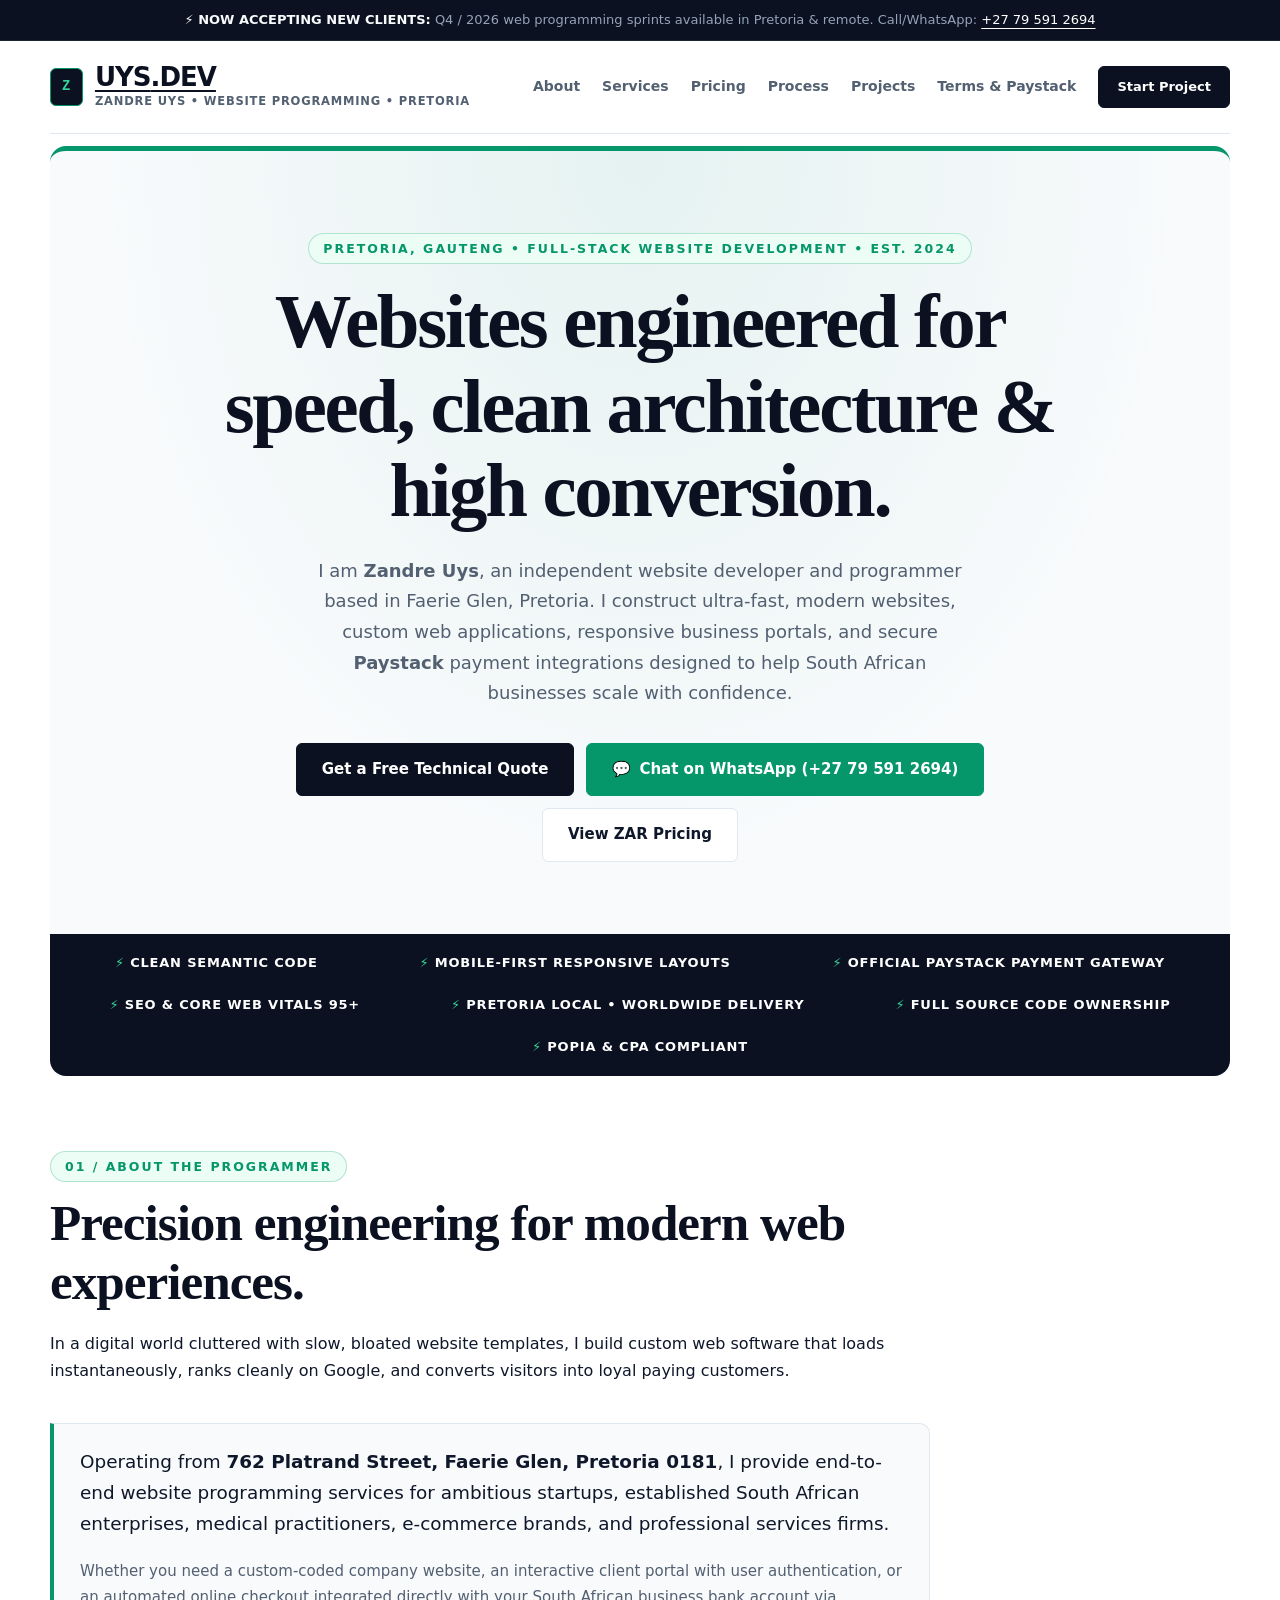
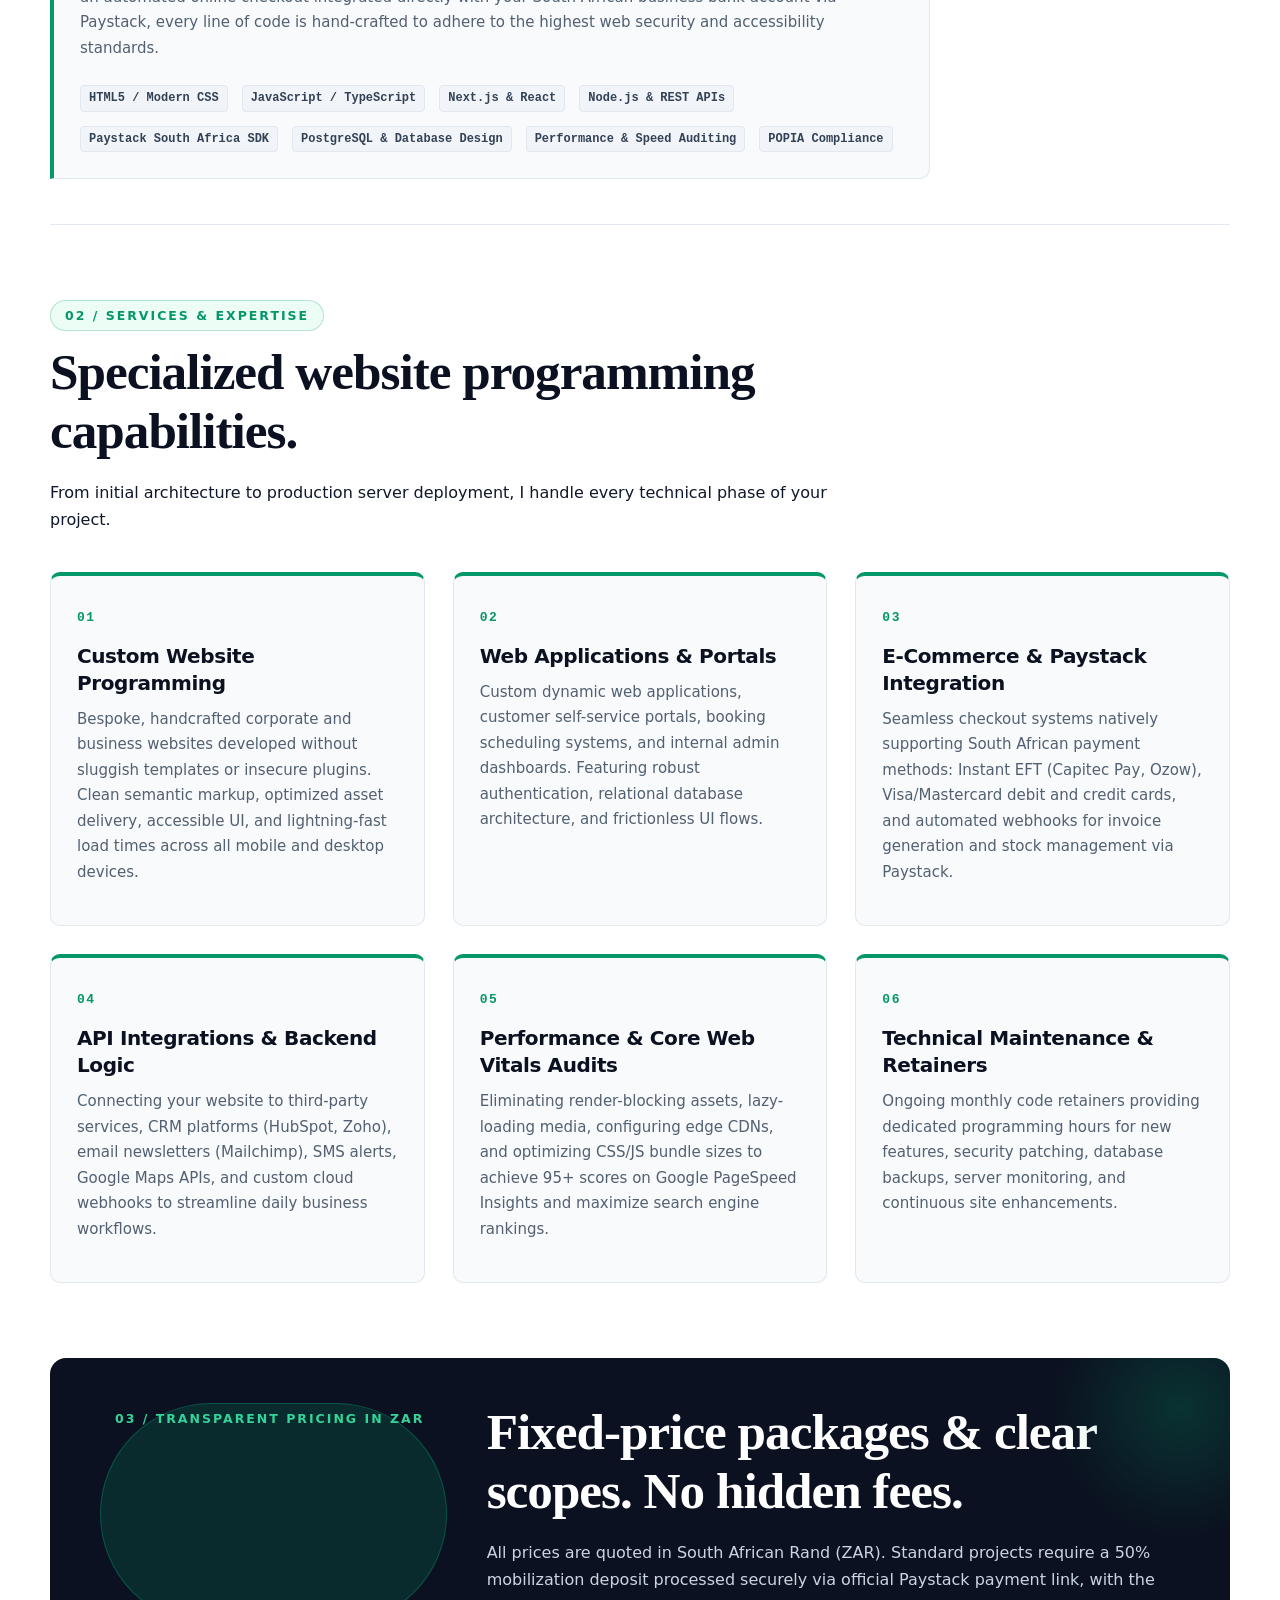
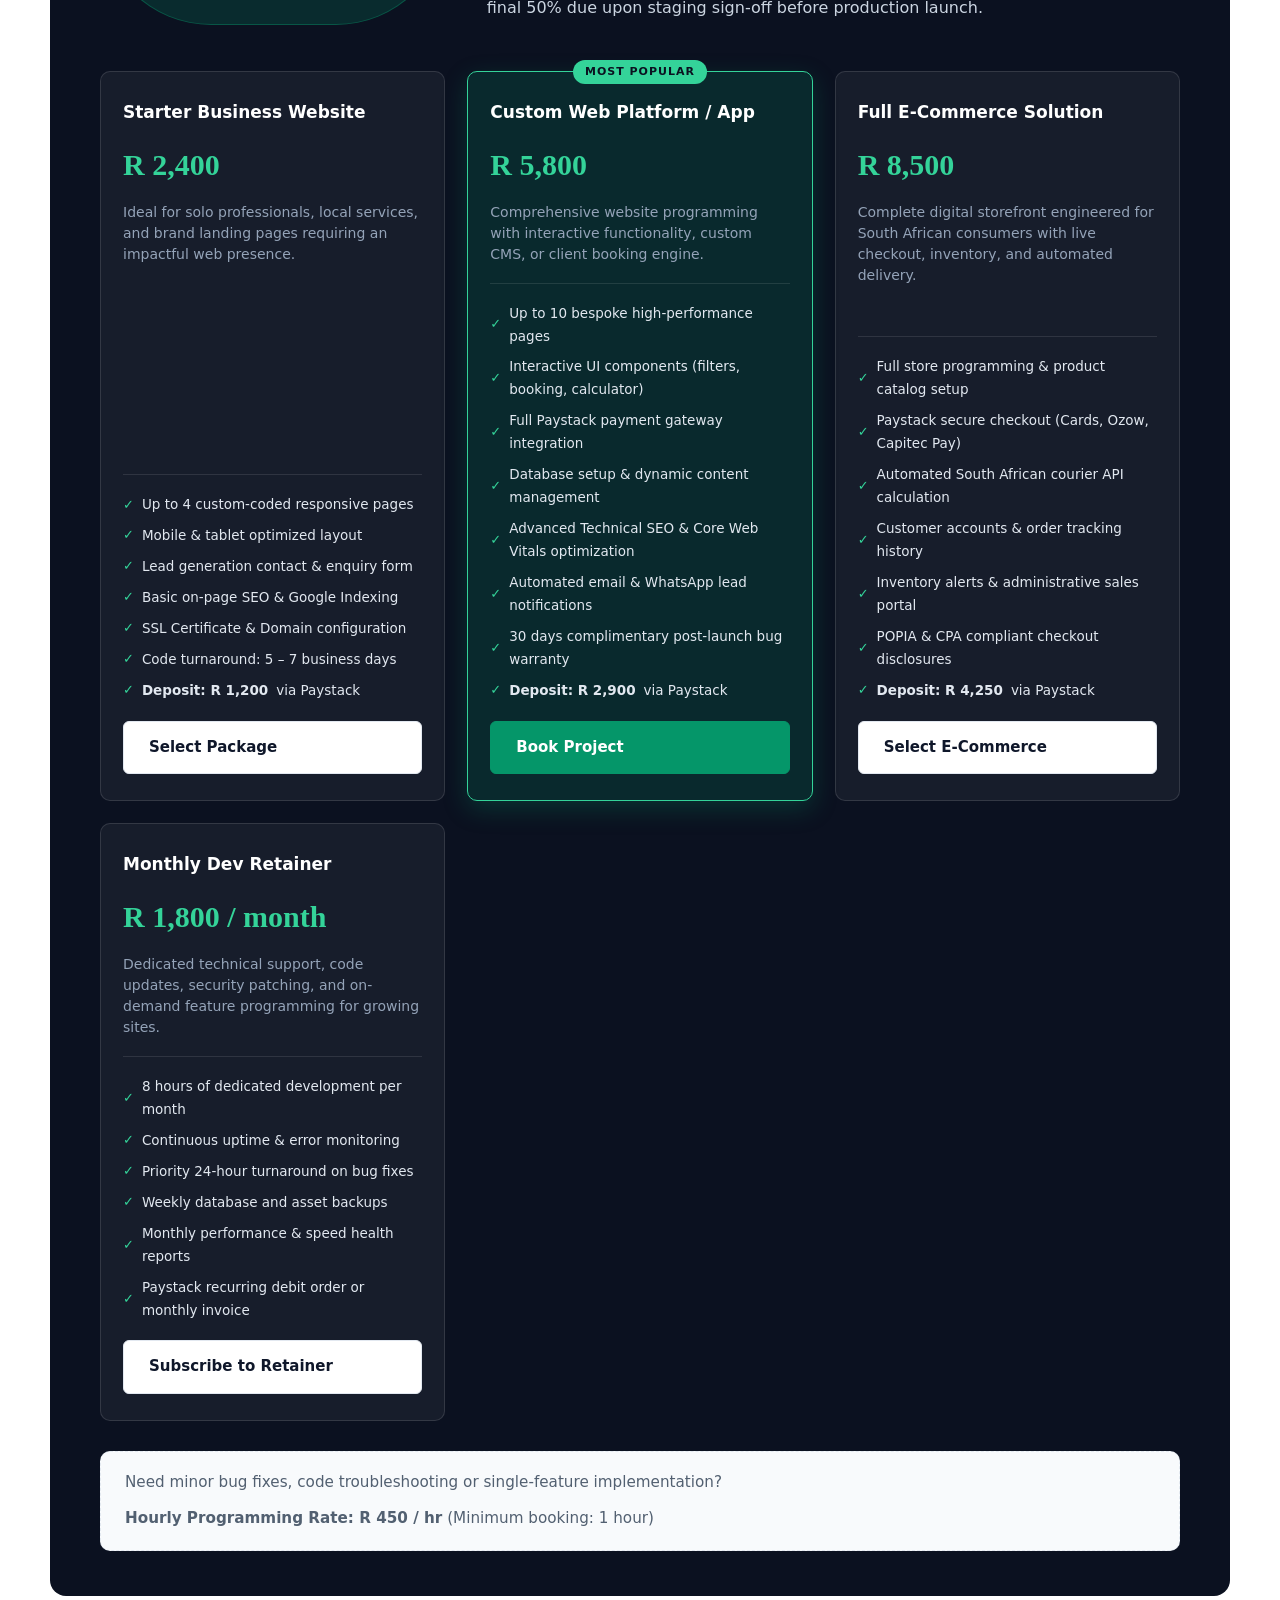
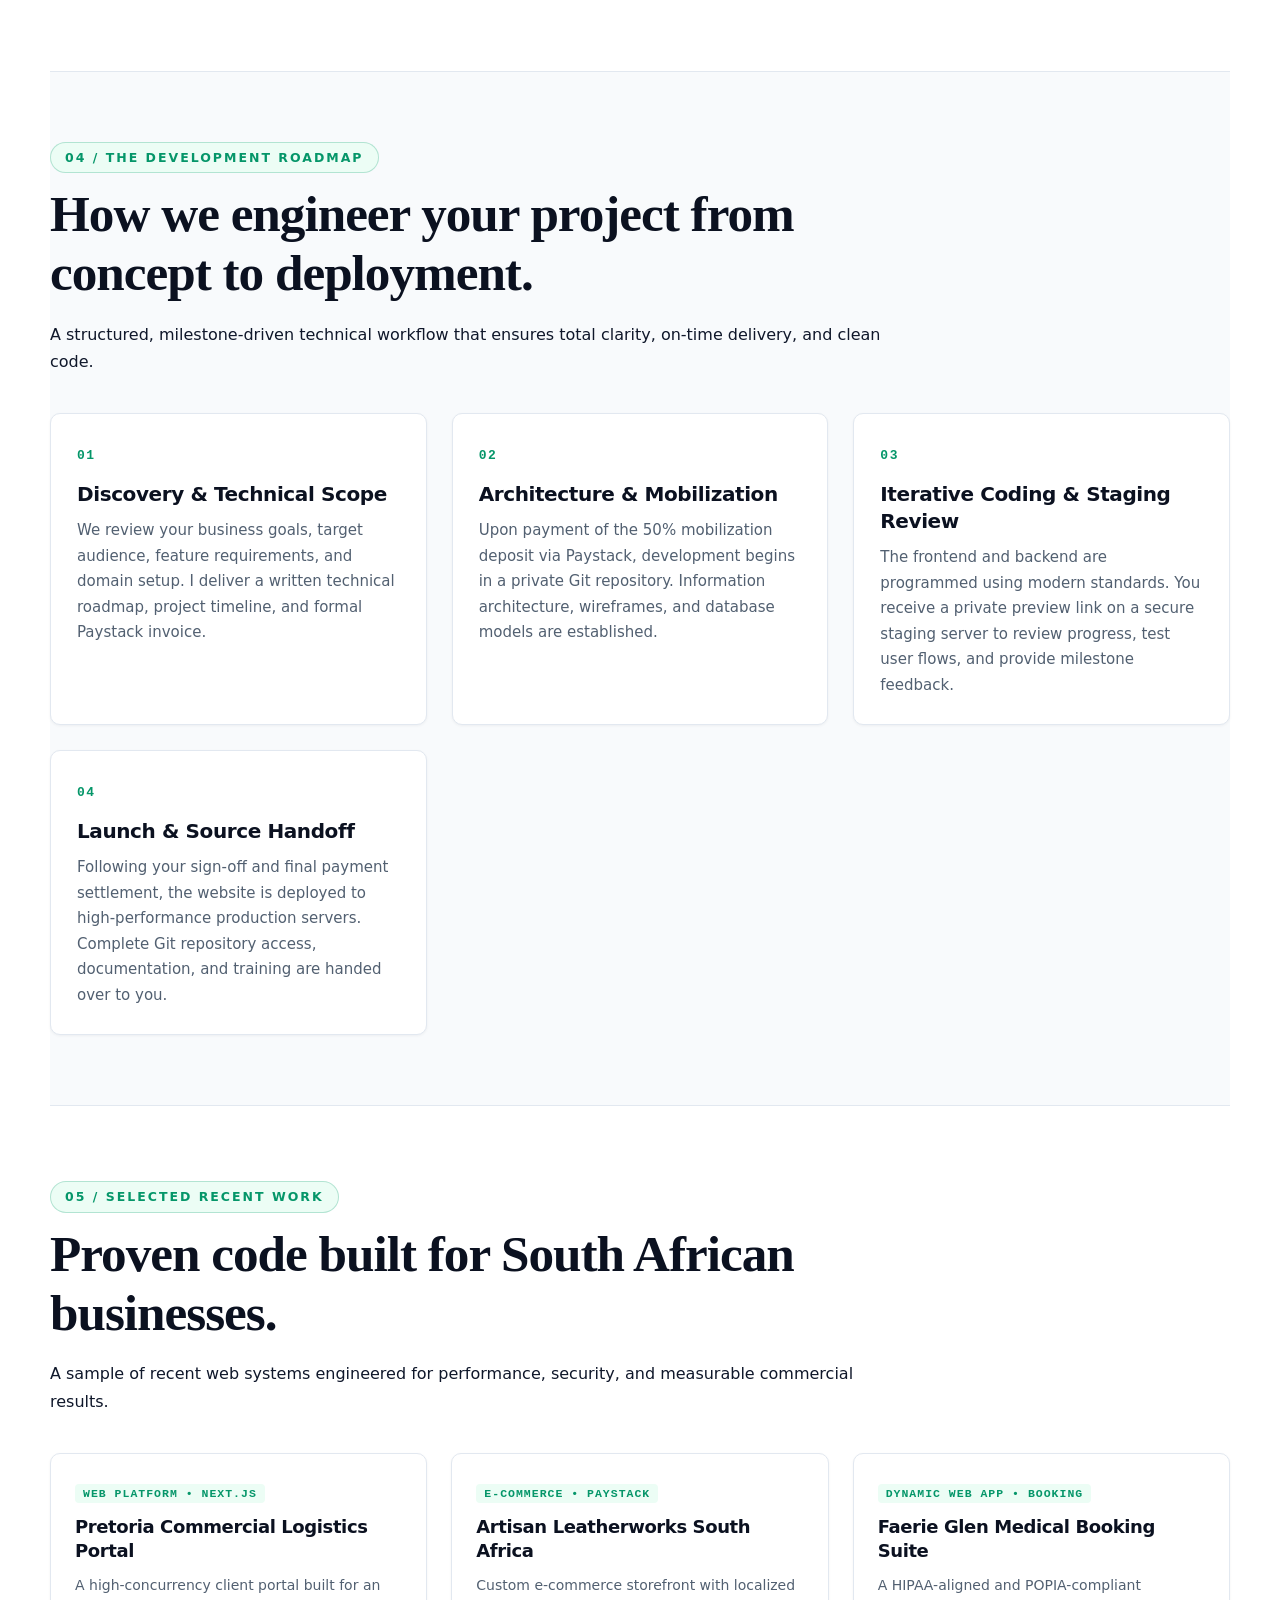
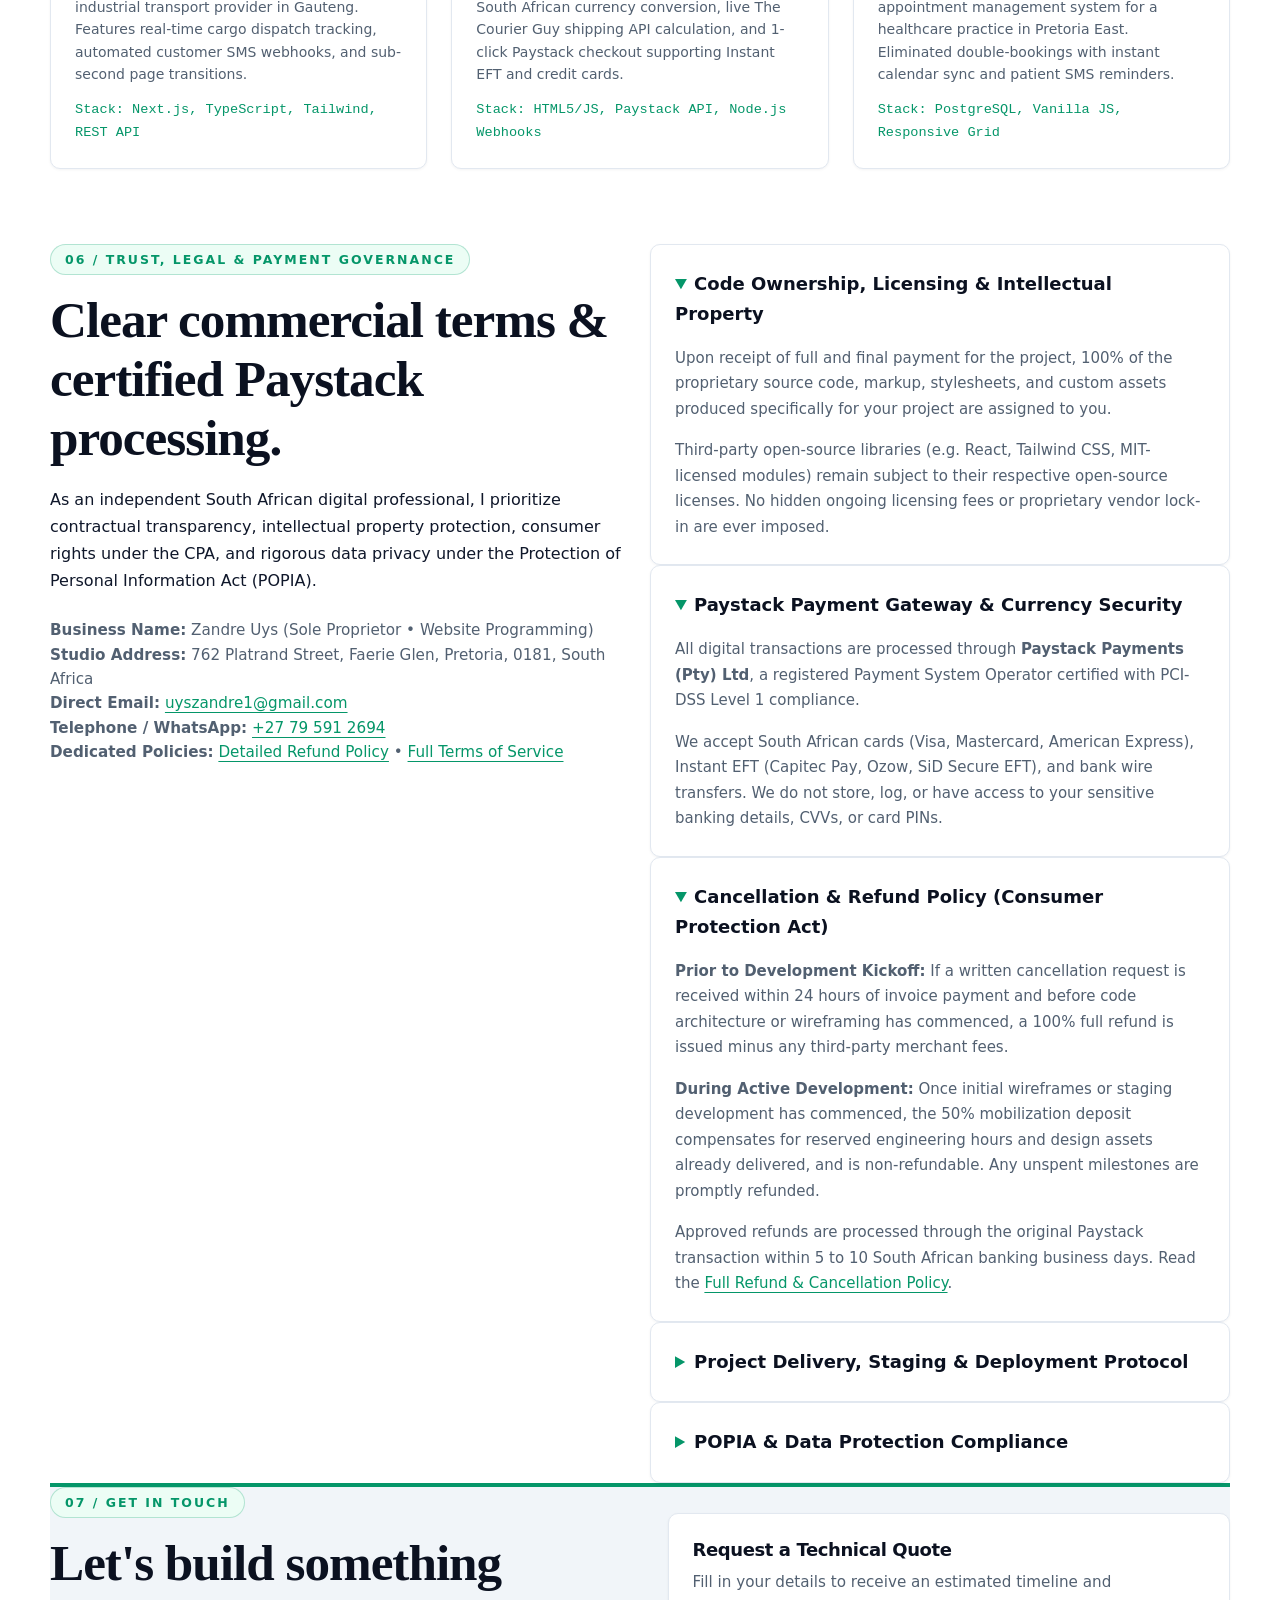
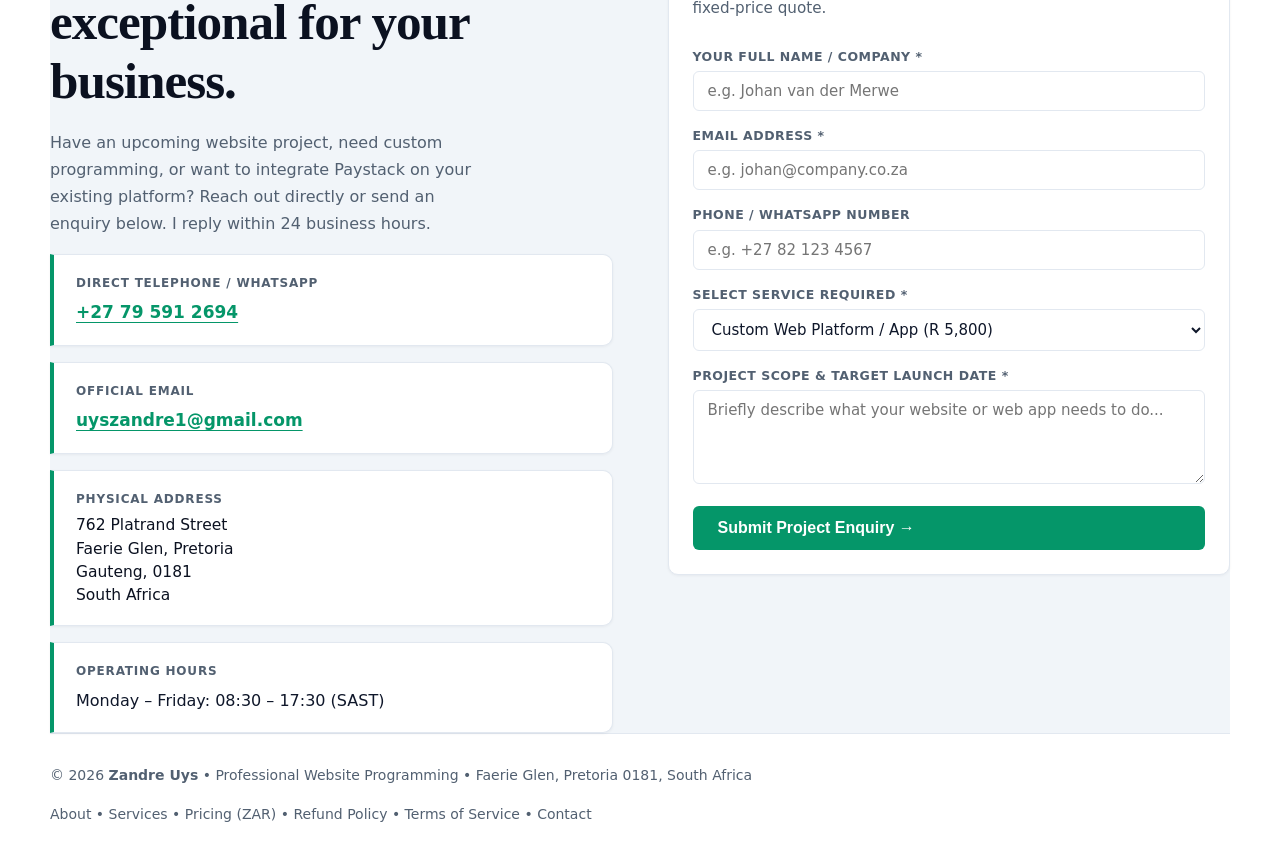
==== index.html @ 192be950 "Initial commit: Zandre Uys Website Programming (UYS.DEV)" ====
<!DOCTYPE html>
<html lang="en">
<head>
  <meta charset="UTF-8">
  <meta name="viewport" content="width=device-width, initial-scale=1.0">
  <title>Zandre Uys &bull; Professional Website Programming &amp; Web Development | Pretoria, South Africa</title>
  <meta name="description" content="Official website of Zandre Uys. Professional website programming, custom web applications, e-commerce, and Paystack payment gateway integrations based in Faerie Glen, Pretoria.">
  <meta name="keywords" content="Zandre Uys, Website Programming, Web Developer Pretoria, Paystack Integration, Custom Web Applications, Frontend Developer, South Africa Web Design">
  <meta name="author" content="Zandre Uys">
  
  <!-- Open Graph / Meta -->
  <meta property="og:type" content="website">
  <meta property="og:title" content="Zandre Uys &bull; Professional Website Programming &amp; Development">
  <meta property="og:description" content="Engineered for speed, security, and conversion. Based in Pretoria, South Africa.">
  <meta property="og:url" content="https://uys-web.vercel.app">

  <!-- Favicon SVG -->
  <link rel="icon" type="image/svg+xml" href="data:image/svg+xml,<svg xmlns='http://www.w3.org/2000/svg' viewBox='0 0 100 100'><rect width='100' height='100' rx='22' fill='%230b1120'/><path d='M28 28 H72 L36 72 H72' stroke='%23059669' stroke-width='10' stroke-linecap='round' stroke-linejoin='round' fill='none'/><circle cx='70' cy='32' r='4' fill='%230284c7'/></svg>">

  <link rel="stylesheet" href="/styles.css">
</head>
<body>
  <a class="skip" href="#main">Skip to main content</a>

  <div class="top-announcement">
    <strong>⚡ NOW ACCEPTING NEW CLIENTS:</strong> Q4 / 2026 web programming sprints available in Pretoria &amp; remote. Call/WhatsApp: <a href="tel:+27795912694" style="color: #fff; text-decoration: underline;">+27 79 591 2694</a>
  </div>

  <div class="wrap">
    <header>
      <div class="brand-wrapper">
        <div class="brand-logo-mark">Z</div>
        <div class="brand-names">
          <a class="wordmark" href="/">UYS<span>.DEV</span></a>
          <span class="brand-sub">Zandre Uys &bull; Website Programming &bull; Pretoria</span>
        </div>
      </div>
      <nav aria-label="Main Navigation">
        <a href="#about">About</a>
        <a href="#services">Services</a>
        <a href="#pricing">Pricing</a>
        <a href="#process">Process</a>
        <a href="#work">Projects</a>
        <a href="#compliance">Terms &amp; Paystack</a>
        <a href="#contact" class="nav-cta-btn">Start Project</a>
      </nav>
    </header>

    <main id="main">
      <!-- Hero Section -->
      <section class="hero">
        <div>
          <span class="eyebrow">PRETORIA, GAUTENG &bull; FULL-STACK WEBSITE DEVELOPMENT &bull; EST. 2024</span>
          <h1>Websites engineered for speed, clean architecture &amp; high conversion.</h1>
          <p class="intro">
            I am <strong>Zandre Uys</strong>, an independent website developer and programmer based in Faerie Glen, Pretoria. 
            I construct ultra-fast, modern websites, custom web applications, responsive business portals, and secure 
            <strong>Paystack</strong> payment integrations designed to help South African businesses scale with confidence.
          </p>
          <div class="btn-group">
            <a class="button" href="#contact">Get a Free Technical Quote</a>
            <a class="button whatsapp-btn" href="https://wa.me/27795912694" target="_blank" rel="noopener noreferrer">
              <span>💬</span> Chat on WhatsApp (+27 79 591 2694)
            </a>
            <a class="button outline" href="#pricing">View ZAR Pricing</a>
          </div>
        </div>
      </section>

      <!-- Feature Strip -->
      <div class="strip">
        <span>Clean Semantic Code</span>
        <span>Mobile-First Responsive Layouts</span>
        <span>Official Paystack Payment Gateway</span>
        <span>SEO &amp; Core Web Vitals 95+</span>
        <span>Pretoria Local &bull; Worldwide Delivery</span>
        <span>Full Source Code Ownership</span>
        <span>POPIA &amp; CPA Compliant</span>
      </div>

      <!-- About Section -->
      <section class="section" id="about">
        <div class="section-top">
          <span class="eyebrow">01 / ABOUT THE PROGRAMMER</span>
          <div>
            <h2>Precision engineering for modern web experiences.</h2>
            <p>
              In a digital world cluttered with slow, bloated website templates, I build custom web software that 
              loads instantaneously, ranks cleanly on Google, and converts visitors into loyal paying customers.
            </p>
          </div>
        </div>

        <div class="about-card">
          <p style="font-size: 1.15rem; color: var(--text-main); margin-bottom: 20px;">
            Operating from <strong>762 Platrand Street, Faerie Glen, Pretoria 0181</strong>, I provide end-to-end 
            website programming services for ambitious startups, established South African enterprises, medical practitioners, 
            e-commerce brands, and professional services firms.
          </p>
          <p style="color: var(--text-muted); margin-bottom: 24px;">
            Whether you need a custom-coded company website, an interactive client portal with user authentication, 
            or an automated online checkout integrated directly with your South African business bank account via Paystack, 
            every line of code is hand-crafted to adhere to the highest web security and accessibility standards.
          </p>

          <div style="display: flex; flex-wrap: wrap; gap: 10px; margin-top: 15px;">
            <span class="tech-tag">HTML5 / Modern CSS</span>
            <span class="tech-tag">JavaScript / TypeScript</span>
            <span class="tech-tag">Next.js &amp; React</span>
            <span class="tech-tag">Node.js &amp; REST APIs</span>
            <span class="tech-tag">Paystack South Africa SDK</span>
            <span class="tech-tag">PostgreSQL &amp; Database Design</span>
            <span class="tech-tag">Performance &amp; Speed Auditing</span>
            <span class="tech-tag">POPIA Compliance</span>
          </div>
        </div>
      </section>

      <!-- Services Section -->
      <section class="section" id="services">
        <div class="section-top">
          <span class="eyebrow">02 / SERVICES &amp; EXPERTISE</span>
          <div>
            <h2>Specialized website programming capabilities.</h2>
            <p>From initial architecture to production server deployment, I handle every technical phase of your project.</p>
          </div>
        </div>

        <div class="services">
          <div class="service">
            <span class="number">01</span>
            <h3>Custom Website Programming</h3>
            <p>
              Bespoke, handcrafted corporate and business websites developed without sluggish templates or insecure plugins. 
              Clean semantic markup, optimized asset delivery, accessible UI, and lightning-fast load times across all mobile and desktop devices.
            </p>
          </div>

          <div class="service">
            <span class="number">02</span>
            <h3>Web Applications &amp; Portals</h3>
            <p>
              Custom dynamic web applications, customer self-service portals, booking scheduling systems, and internal admin dashboards. 
              Featuring robust authentication, relational database architecture, and frictionless UI flows.
            </p>
          </div>

          <div class="service">
            <span class="number">03</span>
            <h3>E-Commerce &amp; Paystack Integration</h3>
            <p>
              Seamless checkout systems natively supporting South African payment methods: Instant EFT (Capitec Pay, Ozow), 
              Visa/Mastercard debit and credit cards, and automated webhooks for invoice generation and stock management via Paystack.
            </p>
          </div>

          <div class="service">
            <span class="number">04</span>
            <h3>API Integrations &amp; Backend Logic</h3>
            <p>
              Connecting your website to third-party services, CRM platforms (HubSpot, Zoho), email newsletters (Mailchimp), 
              SMS alerts, Google Maps APIs, and custom cloud webhooks to streamline daily business workflows.
            </p>
          </div>

          <div class="service">
            <span class="number">05</span>
            <h3>Performance &amp; Core Web Vitals Audits</h3>
            <p>
              Eliminating render-blocking assets, lazy-loading media, configuring edge CDNs, and optimizing CSS/JS bundle sizes 
              to achieve 95+ scores on Google PageSpeed Insights and maximize search engine rankings.
            </p>
          </div>

          <div class="service">
            <span class="number">06</span>
            <h3>Technical Maintenance &amp; Retainers</h3>
            <p>
              Ongoing monthly code retainers providing dedicated programming hours for new features, security patching, 
              database backups, server monitoring, and continuous site enhancements.
            </p>
          </div>
        </div>
      </section>

      <!-- Pricing Section -->
      <section class="section" id="pricing">
        <div class="section-top">
          <span class="eyebrow">03 / TRANSPARENT PRICING IN ZAR</span>
          <div>
            <h2>Fixed-price packages &amp; clear scopes. No hidden fees.</h2>
            <p>
              All prices are quoted in South African Rand (ZAR). Standard projects require a 50% mobilization deposit 
              processed securely via official Paystack payment link, with the final 50% due upon staging sign-off before production launch.
            </p>
          </div>
        </div>

        <div class="pricing-cards-grid">
          <!-- Tier 1 -->
          <div class="pricing-item">
            <div class="pricing-item-title">Starter Business Website</div>
            <div class="pricing-item-cost">R 2,400</div>
            <div class="pricing-item-desc">Ideal for solo professionals, local services, and brand landing pages requiring an impactful web presence.</div>
            <ul class="pricing-item-list">
              <li>Up to 4 custom-coded responsive pages</li>
              <li>Mobile &amp; tablet optimized layout</li>
              <li>Lead generation contact &amp; enquiry form</li>
              <li>Basic on-page SEO &amp; Google Indexing</li>
              <li>SSL Certificate &amp; Domain configuration</li>
              <li>Code turnaround: 5 &ndash; 7 business days</li>
              <li><strong>Deposit: R 1,200</strong> via Paystack</li>
            </ul>
            <a href="#contact" class="button outline" style="width: 100%; text-align: center; margin-top: 15px;">Select Package</a>
          </div>

          <!-- Tier 2 (Highlighted) -->
          <div class="pricing-item highlighted">
            <div class="highlight-badge">MOST POPULAR</div>
            <div class="pricing-item-title">Custom Web Platform / App</div>
            <div class="pricing-item-cost">R 5,800</div>
            <div class="pricing-item-desc">Comprehensive website programming with interactive functionality, custom CMS, or client booking engine.</div>
            <ul class="pricing-item-list">
              <li>Up to 10 bespoke high-performance pages</li>
              <li>Interactive UI components (filters, booking, calculator)</li>
              <li>Full Paystack payment gateway integration</li>
              <li>Database setup &amp; dynamic content management</li>
              <li>Advanced Technical SEO &amp; Core Web Vitals optimization</li>
              <li>Automated email &amp; WhatsApp lead notifications</li>
              <li>30 days complimentary post-launch bug warranty</li>
              <li><strong>Deposit: R 2,900</strong> via Paystack</li>
            </ul>
            <a href="#contact" class="button primary-accent" style="width: 100%; text-align: center; margin-top: 15px;">Book Project</a>
          </div>

          <!-- Tier 3 -->
          <div class="pricing-item">
            <div class="pricing-item-title">Full E-Commerce Solution</div>
            <div class="pricing-item-cost">R 8,500</div>
            <div class="pricing-item-desc">Complete digital storefront engineered for South African consumers with live checkout, inventory, and automated delivery.</div>
            <ul class="pricing-item-list">
              <li>Full store programming &amp; product catalog setup</li>
              <li>Paystack secure checkout (Cards, Ozow, Capitec Pay)</li>
              <li>Automated South African courier API calculation</li>
              <li>Customer accounts &amp; order tracking history</li>
              <li>Inventory alerts &amp; administrative sales portal</li>
              <li>POPIA &amp; CPA compliant checkout disclosures</li>
              <li><strong>Deposit: R 4,250</strong> via Paystack</li>
            </ul>
            <a href="#contact" class="button outline" style="width: 100%; text-align: center; margin-top: 15px;">Select E-Commerce</a>
          </div>

          <!-- Tier 4 -->
          <div class="pricing-item">
            <div class="pricing-item-title">Monthly Dev Retainer</div>
            <div class="pricing-item-cost">R 1,800 <span>/ month</span></div>
            <div class="pricing-item-desc">Dedicated technical support, code updates, security patching, and on-demand feature programming for growing sites.</div>
            <ul class="pricing-item-list">
              <li>8 hours of dedicated development per month</li>
              <li>Continuous uptime &amp; error monitoring</li>
              <li>Priority 24-hour turnaround on bug fixes</li>
              <li>Weekly database and asset backups</li>
              <li>Monthly performance &amp; speed health reports</li>
              <li>Paystack recurring debit order or monthly invoice</li>
            </ul>
            <a href="#contact" class="button outline" style="width: 100%; text-align: center; margin-top: 15px;">Subscribe to Retainer</a>
          </div>
        </div>

        <div style="background: var(--surface); padding: 18px 24px; border-radius: var(--radius); border: 1px dashed var(--border); margin-top: 30px; font-size: 0.95rem; color: var(--text-muted); display: flex; align-items: center; justify-content: space-between; flex-wrap: wrap; gap: 10px;">
          <span>Need minor bug fixes, code troubleshooting or single-feature implementation?</span>
          <span><strong>Hourly Programming Rate: R 450 / hr</strong> (Minimum booking: 1 hour)</span>
        </div>
      </section>

      <!-- Process Section -->
      <section class="process" id="process">
        <div class="section">
          <div class="section-top">
            <span class="eyebrow">04 / THE DEVELOPMENT ROADMAP</span>
            <div>
              <h2>How we engineer your project from concept to deployment.</h2>
              <p>A structured, milestone-driven technical workflow that ensures total clarity, on-time delivery, and clean code.</p>
            </div>
          </div>

          <div class="steps">
            <div>
              <span class="number">01</span>
              <h3>Discovery &amp; Technical Scope</h3>
              <p>
                We review your business goals, target audience, feature requirements, and domain setup. 
                I deliver a written technical roadmap, project timeline, and formal Paystack invoice.
              </p>
            </div>

            <div>
              <span class="number">02</span>
              <h3>Architecture &amp; Mobilization</h3>
              <p>
                Upon payment of the 50% mobilization deposit via Paystack, development begins in a private Git repository. 
                Information architecture, wireframes, and database models are established.
              </p>
            </div>

            <div>
              <span class="number">03</span>
              <h3>Iterative Coding &amp; Staging Review</h3>
              <p>
                The frontend and backend are programmed using modern standards. You receive a private preview link 
                on a secure staging server to review progress, test user flows, and provide milestone feedback.
              </p>
            </div>

            <div>
              <span class="number">04</span>
              <h3>Launch &amp; Source Handoff</h3>
              <p>
                Following your sign-off and final payment settlement, the website is deployed to high-performance production servers. 
                Complete Git repository access, documentation, and training are handed over to you.
              </p>
            </div>
          </div>
        </div>
      </section>

      <!-- Selected Projects Section -->
      <section class="section" id="work">
        <div class="section-top">
          <span class="eyebrow">05 / SELECTED RECENT WORK</span>
          <div>
            <h2>Proven code built for South African businesses.</h2>
            <p>A sample of recent web systems engineered for performance, security, and measurable commercial results.</p>
          </div>
        </div>

        <div class="work-grid">
          <div class="work-card">
            <span class="work-tag">WEB PLATFORM &bull; NEXT.JS</span>
            <h3>Pretoria Commercial Logistics Portal</h3>
            <p>
              A high-concurrency client portal built for an industrial transport provider in Gauteng. Features real-time cargo 
              dispatch tracking, automated customer SMS webhooks, and sub-second page transitions.
            </p>
            <div style="font-size: 0.85rem; color: var(--primary); font-family: var(--font-mono); margin-top: 12px;">
              Stack: Next.js, TypeScript, Tailwind, REST API
            </div>
          </div>

          <div class="work-card">
            <span class="work-tag">E-COMMERCE &bull; PAYSTACK</span>
            <h3>Artisan Leatherworks South Africa</h3>
            <p>
              Custom e-commerce storefront with localized South African currency conversion, live The Courier Guy shipping API calculation, 
              and 1-click Paystack checkout supporting Instant EFT and credit cards.
            </p>
            <div style="font-size: 0.85rem; color: var(--primary); font-family: var(--font-mono); margin-top: 12px;">
              Stack: HTML5/JS, Paystack API, Node.js Webhooks
            </div>
          </div>

          <div class="work-card">
            <span class="work-tag">DYNAMIC WEB APP &bull; BOOKING</span>
            <h3>Faerie Glen Medical Booking Suite</h3>
            <p>
              A HIPAA-aligned and POPIA-compliant appointment management system for a healthcare practice in Pretoria East. 
              Eliminated double-bookings with instant calendar sync and patient SMS reminders.
            </p>
            <div style="font-size: 0.85rem; color: var(--primary); font-family: var(--font-mono); margin-top: 12px;">
              Stack: PostgreSQL, Vanilla JS, Responsive Grid
            </div>
          </div>
        </div>
      </section>

      <!-- Compliance & Legal Accordion Section -->
      <section class="project" id="compliance">
        <div>
          <span class="eyebrow">06 / TRUST, LEGAL &amp; PAYMENT GOVERNANCE</span>
          <h2>Clear commercial terms &amp; certified Paystack processing.</h2>
          <p>
            As an independent South African digital professional, I prioritize contractual transparency, intellectual property protection, 
            consumer rights under the CPA, and rigorous data privacy under the Protection of Personal Information Act (POPIA).
          </p>
          <div style="margin-top: 24px;">
            <p style="font-size: 0.95rem; color: var(--text-muted); line-height: 1.6;">
              <strong>Business Name:</strong> Zandre Uys (Sole Proprietor &bull; Website Programming)<br>
              <strong>Studio Address:</strong> 762 Platrand Street, Faerie Glen, Pretoria, 0181, South Africa<br>
              <strong>Direct Email:</strong> <a href="mailto:uyszandre1@gmail.com">uyszandre1@gmail.com</a><br>
              <strong>Telephone / WhatsApp:</strong> <a href="tel:+27795912694">+27 79 591 2694</a><br>
              <strong>Dedicated Policies:</strong> <a href="/refund-policy.html">Detailed Refund Policy</a> &bull; <a href="/terms.html">Full Terms of Service</a>
            </p>
          </div>
        </div>

        <div>
          <!-- Terms -->
          <details id="terms" open>
            <summary>Code Ownership, Licensing &amp; Intellectual Property</summary>
            <div>
              <p>
                Upon receipt of full and final payment for the project, 100% of the proprietary source code, markup, stylesheets, 
                and custom assets produced specifically for your project are assigned to you. 
              </p>
              <p>
                Third-party open-source libraries (e.g. React, Tailwind CSS, MIT-licensed modules) remain subject to their respective open-source licenses. 
                No hidden ongoing licensing fees or proprietary vendor lock-in are ever imposed.
              </p>
            </div>
          </details>

          <!-- Payments -->
          <details id="payments" open>
            <summary>Paystack Payment Gateway &amp; Currency Security</summary>
            <div>
              <p>
                All digital transactions are processed through <strong>Paystack Payments (Pty) Ltd</strong>, a registered Payment System Operator 
                certified with PCI-DSS Level 1 compliance. 
              </p>
              <p>
                We accept South African cards (Visa, Mastercard, American Express), Instant EFT (Capitec Pay, Ozow, SiD Secure EFT), 
                and bank wire transfers. We do not store, log, or have access to your sensitive banking details, CVVs, or card PINs.
              </p>
            </div>
          </details>

          <!-- Refunds -->
          <details id="refunds" open>
            <summary>Cancellation &amp; Refund Policy (Consumer Protection Act)</summary>
            <div>
              <p>
                <strong>Prior to Development Kickoff:</strong> If a written cancellation request is received within 24 hours of invoice payment 
                and before code architecture or wireframing has commenced, a 100% full refund is issued minus any third-party merchant fees.
              </p>
              <p>
                <strong>During Active Development:</strong> Once initial wireframes or staging development has commenced, the 50% mobilization deposit 
                compensates for reserved engineering hours and design assets already delivered, and is non-refundable. Any unspent milestones are promptly refunded.
              </p>
              <p>
                Approved refunds are processed through the original Paystack transaction within 5 to 10 South African banking business days. 
                Read the <a href="/refund-policy.html">Full Refund &amp; Cancellation Policy</a>.
              </p>
            </div>
          </details>

          <!-- Delivery -->
          <details id="delivery">
            <summary>Project Delivery, Staging &amp; Deployment Protocol</summary>
            <div>
              <p>
                Deliverables are provided via a secure staging URL for interactive testing and cross-browser validation. 
                Final deployment takes place to your chosen cloud hosting provider (e.g., Vercel, AWS, Cloudflare Pages) 
                along with full commit history transferred to your organization's GitHub or GitLab repository.
              </p>
            </div>
          </details>

          <!-- Privacy -->
          <details id="privacy">
            <summary>POPIA &amp; Data Protection Compliance</summary>
            <div>
              <p>
                In compliance with South Africa's Protection of Personal Information Act (POPIA, Act 4 of 2013), all client information, 
                server credentials, API secret keys, and project specifications are treated as strictly confidential. 
                Data is encrypted in transit and at rest, and is never shared, sold, or distributed to any unauthorized third parties.
              </p>
            </div>
          </details>
        </div>
      </section>

      <!-- Contact Section -->
      <section class="contact" id="contact">
        <div class="contact-grid">
          <div>
            <span class="eyebrow">07 / GET IN TOUCH</span>
            <h2>Let's build something exceptional for your business.</h2>
            <p>
              Have an upcoming website project, need custom programming, or want to integrate Paystack on your existing platform? 
              Reach out directly or send an enquiry below. I reply within 24 business hours.
            </p>

            <div class="contact-list">
              <div>
                <span class="label">Direct Telephone / WhatsApp</span>
                <a href="tel:+27795912694">+27 79 591 2694</a>
              </div>

              <div>
                <span class="label">Official Email</span>
                <a href="mailto:uyszandre1@gmail.com">uyszandre1@gmail.com</a>
              </div>

              <div>
                <span class="label">Physical Address</span>
                <address>
                  762 Platrand Street<br>
                  Faerie Glen, Pretoria<br>
                  Gauteng, 0181<br>
                  South Africa
                </address>
              </div>

              <div>
                <span class="label">Operating Hours</span>
                <span style="color: var(--text-main); font-weight: 500;">Monday &ndash; Friday: 08:30 &ndash; 17:30 (SAST)</span>
              </div>
            </div>
          </div>

          <!-- Interactive Enquiry Form -->
          <div class="enquiry-form-wrap">
            <h3 style="margin-bottom: 8px;">Request a Technical Quote</h3>
            <p style="font-size: 0.95rem; color: var(--text-muted); margin-bottom: 24px;">Fill in your details to receive an estimated timeline and fixed-price quote.</p>

            <form action="mailto:uyszandre1@gmail.com" method="post" enctype="text/plain">
              <div class="form-field">
                <label for="name">Your Full Name / Company *</label>
                <input type="text" id="name" name="Client Name" placeholder="e.g. Johan van der Merwe" required>
              </div>

              <div class="form-field">
                <label for="email">Email Address *</label>
                <input type="email" id="email" name="Client Email" placeholder="e.g. johan@company.co.za" required>
              </div>

              <div class="form-field">
                <label for="phone">Phone / WhatsApp Number</label>
                <input type="tel" id="phone" name="Phone Number" placeholder="e.g. +27 82 123 4567">
              </div>

              <div class="form-field">
                <label for="service">Select Service Required *</label>
                <select id="service" name="Requested Service" required>
                  <option value="Starter Website (R2,400)">Starter Business Website (R 2,400)</option>
                  <option value="Custom Web App (R5,800)" selected>Custom Web Platform / App (R 5,800)</option>
                  <option value="E-Commerce & Paystack (R8,500)">Full E-Commerce &amp; Paystack Solution (R 8,500)</option>
                  <option value="Monthly Dev Retainer (R1,800/mo)">Monthly Dev Retainer (R 1,800 / month)</option>
                  <option value="Hourly Bug Fixes / Custom Code">Hourly Bug Fixes / Custom Code (R 450 / hr)</option>
                </select>
              </div>

              <div class="form-field">
                <label for="message">Project Scope &amp; Target Launch Date *</label>
                <textarea id="message" name="Project Details" rows="4" placeholder="Briefly describe what your website or web app needs to do..." required></textarea>
              </div>

              <button type="submit" class="button primary-accent" style="width: 100%; border: none; cursor: pointer; font-size: 1rem;">
                Submit Project Enquiry &rarr;
              </button>
            </form>
          </div>
        </div>
      </section>
    </main>

    <footer>
      <div>
        &copy; 2026 <strong>Zandre Uys</strong> &bull; Professional Website Programming &bull; Faerie Glen, Pretoria 0181, South Africa
      </div>
      <div>
        <a href="#about">About</a> &bull; 
        <a href="#services">Services</a> &bull; 
        <a href="#pricing">Pricing (ZAR)</a> &bull; 
        <a href="/refund-policy.html">Refund Policy</a> &bull; 
        <a href="/terms.html">Terms of Service</a> &bull; 
        <a href="#contact">Contact</a>
      </div>
    </footer>
  </div>
</body>
</html>
---- styles.css ----
:root {
  --primary: #059669;        /* Electric Emerald */
  --primary-hover: #047857;
  --primary-light: #ecfdf5;
  --primary-glow: rgba(5, 150, 105, 0.15);
  --accent: #0284c7;         /* Tech Cyan / Cobalt */
  --accent-light: #f0f9ff;
  --dark: #0b1120;          /* Deep Tech Slate */
  --dark-surface: #111c34;
  --dark-border: #1e293b;
  --text-main: #0f172a;
  --text-muted: #526071;
  --surface: #f8fafc;
  --surface-alt: #f1f5f9;
  --border: #e2e8f0;
  --card-bg: #ffffff;
  --radius-sm: 6px;
  --radius: 10px;
  --radius-lg: 16px;
  --shadow-sm: 0 1px 3px rgba(11, 17, 32, 0.05);
  --shadow-md: 0 6px 16px rgba(11, 17, 32, 0.08);
  --shadow-lg: 0 14px 34px rgba(11, 17, 32, 0.12);
  --font-serif: 'Playfair Display', Georgia, serif;
  --font-sans: 'Plus Jakarta Sans', system-ui, -apple-system, BlinkMacSystemFont, 'Segoe UI', Roboto, sans-serif;
  --font-mono: ui-monospace, SFMono-Regular, Menlo, Monaco, Consolas, "Liberation Mono", monospace;
}

*, *::before, *::after {
  box-sizing: border-box;
  margin: 0;
  padding: 0;
}

html {
  scroll-behavior: smooth;
  scroll-padding-top: 35px;
}

body {
  margin: 0;
  background: #ffffff;
  color: var(--text-main);
  font: 16px/1.7 var(--font-sans);
  -webkit-font-smoothing: antialiased;
}

a {
  color: var(--primary);
  text-underline-offset: 4px;
  transition: all 0.15s ease;
}

a:hover {
  color: var(--primary-hover);
}

a:focus-visible,
summary:focus-visible {
  outline: 3px solid var(--primary);
  outline-offset: 4px;
}

.skip {
  position: absolute;
  top: -999px;
  left: 20px;
  background: var(--dark);
  color: #ffffff;
  padding: 8px 14px;
  font-weight: 700;
  z-index: 999;
}
.skip:focus {
  top: 15px;
}

.wrap {
  width: min(1180px, calc(100% - 48px));
  margin: auto;
}

/* Announcement Top Bar */
.top-announcement {
  background: var(--dark);
  color: #94a3b8;
  font-size: 13px;
  padding: 9px 16px;
  text-align: center;
  border-bottom: 1px solid rgba(255, 255, 255, 0.08);
}
.top-announcement strong {
  color: #f8fafc;
}

/* Header */
header {
  padding: 22px 0;
  display: flex;
  align-items: center;
  justify-content: space-between;
  gap: 25px;
  border-bottom: 1px solid var(--border);
}

.brand-wrapper {
  display: flex;
  align-items: center;
  gap: 12px;
  text-decoration: none;
}

.brand-logo-mark {
  background: var(--dark);
  color: #34d399;
  border: 1.5px solid #059669;
  font-family: var(--font-mono);
  font-weight: 800;
  font-size: 14px;
  padding: 6px 11px;
  border-radius: var(--radius-sm);
  letter-spacing: 0.5px;
}

.brand-names {
  display: flex;
  flex-direction: column;
}

.wordmark {
  font-size: 26px;
  letter-spacing: -1px;
  font-weight: 900;
  color: var(--dark);
  line-height: 1.1;
}

.brand-sub {
  font-size: 11.5px;
  color: var(--text-muted);
  font-weight: 600;
  text-transform: uppercase;
  letter-spacing: 0.8px;
}

nav {
  display: flex;
  gap: 22px;
  flex-wrap: wrap;
  justify-content: flex-end;
  align-items: center;
}

nav a {
  text-decoration: none;
  font-size: 14px;
  font-weight: 600;
  color: var(--text-muted);
  transition: color 0.15s ease;
}

nav a:hover {
  color: var(--primary);
}

.nav-cta-btn {
  display: inline-block;
  padding: 9px 18px;
  background: var(--dark);
  color: #ffffff !important;
  font-size: 13px !important;
  font-weight: 700;
  text-decoration: none;
  border-radius: var(--radius-sm);
  border: 1px solid var(--dark);
  transition: all 0.2s ease;
}

.nav-cta-btn:hover {
  background: var(--primary);
  border-color: var(--primary);
  transform: translateY(-1px);
}

/* Hero Section */
.hero {
  padding: 82px 6% 72px;
  margin: 12px 0 0;
  background: 
    radial-gradient(ellipse at 50% 0%, rgba(5, 150, 105, 0.08) 0%, transparent 65%),
    var(--surface);
  border-top: 5px solid var(--primary);
  border-radius: var(--radius-lg) var(--radius-lg) 0 0;
  text-align: center;
}

.hero > div {
  max-width: 860px;
  margin: auto;
}

.eyebrow {
  font-size: 12.5px;
  letter-spacing: 2px;
  text-transform: uppercase;
  color: var(--primary);
  font-weight: 800;
  margin-bottom: 16px;
  display: inline-block;
  background: var(--primary-light);
  padding: 4px 14px;
  border-radius: 9999px;
  border: 1px solid rgba(5, 150, 105, 0.25);
}

h1 {
  font-family: var(--font-serif);
  font-size: clamp(2.8rem, 6vw, 5.2rem);
  line-height: 1.1;
  letter-spacing: -0.03em;
  margin: 0 0 22px;
  color: var(--dark);
  font-weight: 700;
}

h1 span {
  color: var(--primary);
  position: relative;
}

.intro {
  font-size: 18px;
  color: var(--text-muted);
  max-width: 660px;
  line-height: 1.7;
}

.hero .intro {
  margin: 0 auto 34px;
  max-width: 650px;
}

/* Buttons */
.btn-group {
  display: flex;
  gap: 12px;
  justify-content: center;
  flex-wrap: wrap;
}

.button {
  display: inline-flex;
  align-items: center;
  gap: 8px;
  padding: 13px 25px;
  background: var(--dark);
  color: #ffffff;
  text-decoration: none;
  font-size: 15px;
  font-weight: 700;
  border-radius: var(--radius-sm);
  border: 1px solid var(--dark);
  transition: all 0.2s ease;
  cursor: pointer;
}

.button:hover {
  background: #1e293b;
  color: #ffffff;
  transform: translateY(-2px);
  box-shadow: var(--shadow-md);
}

.button.primary-accent {
  background: var(--primary);
  border-color: var(--primary);
}

.button.primary-accent:hover {
  background: var(--primary-hover);
  border-color: var(--primary-hover);
}

.button.whatsapp-btn {
  background: #059669;
  border-color: #059669;
}

.button.whatsapp-btn:hover {
  background: #047857;
  border-color: #047857;
}

.button.outline {
  background: #ffffff;
  color: var(--text-main);
  border-color: var(--border);
}

.button.outline:hover {
  border-color: var(--primary);
  color: var(--primary);
}

/* Feature Strip */
.strip {
  display: flex;
  justify-content: space-around;
  gap: 20px;
  flex-wrap: wrap;
  background: var(--dark);
  color: #ffffff;
  padding: 18px 24px;
  font-size: 13px;
  font-weight: 700;
  letter-spacing: 0.8px;
  text-transform: uppercase;
  border-radius: 0 0 var(--radius-lg) var(--radius-lg);
}

.strip span::before {
  content: "⚡ ";
  color: #34d399;
}

/* Sections */
.section {
  padding: 75px 0;
}

.section-top {
  margin-bottom: 38px;
}

.section-top > .eyebrow {
  margin-bottom: 12px;
}

.section-top > div {
  max-width: 840px;
}

h2 {
  font-family: var(--font-serif);
  font-size: clamp(2.2rem, 4vw, 3.2rem);
  line-height: 1.15;
  letter-spacing: -1px;
  margin: 0 0 18px;
  color: var(--dark);
  font-weight: 700;
}

h3 {
  font-size: 20px;
  line-height: 1.35;
  margin: 14px 0 10px;
  letter-spacing: -0.4px;
  color: var(--dark);
}

p {
  margin: 0 0 16px;
}

/* Tech Tags */
.tech-tag {
  display: inline-block;
  font-family: var(--font-mono);
  font-size: 12px;
  font-weight: 600;
  background: var(--surface-alt);
  color: #334155;
  padding: 2px 8px;
  border-radius: 4px;
  border: 1px solid var(--border);
  margin-right: 4px;
  margin-bottom: 4px;
}

/* About Section */
#about {
  display: block;
  max-width: 880px;
  padding-bottom: 45px;
}

.about-card {
  margin-top: 26px;
  padding: 22px 26px;
  background: var(--surface);
  border-left: 4px solid var(--primary);
  border-top: 1px solid var(--border);
  border-right: 1px solid var(--border);
  border-bottom: 1px solid var(--border);
  border-radius: 0 var(--radius) var(--radius) 0;
  font-size: 15px;
  line-height: 1.7;
}

/* Services Section */
#services {
  border-top: 1px solid var(--border);
}

.services {
  display: grid;
  grid-template-columns: repeat(3, 1fr);
  gap: 28px;
}

.service {
  padding: 26px;
  background: var(--surface);
  border: 1px solid var(--border);
  border-top: 4px solid var(--primary);
  border-radius: var(--radius);
  transition: all 0.2s ease;
}

.service:hover {
  transform: translateY(-4px);
  border-color: var(--primary);
  box-shadow: var(--shadow-md);
  background: #ffffff;
}

.service p {
  color: var(--text-muted);
  margin: 0 0 14px;
  font-size: 15px;
}

.number {
  color: var(--primary);
  font-size: 13px;
  font-weight: 800;
  letter-spacing: 1.5px;
  font-family: var(--font-mono);
}

/* Pricing Section (Dark High-Impact Container) */
#pricing {
  padding: 45px 50px;
  background: var(--dark);
  color: #ffffff;
  margin: 0 0 75px;
  border-radius: var(--radius-lg);
  position: relative;
  overflow: hidden;
}

#pricing::before {
  content: "";
  position: absolute;
  top: -80px;
  right: -80px;
  width: 260px;
  height: 260px;
  background: radial-gradient(circle, rgba(5, 150, 105, 0.25) 0%, transparent 70%);
  pointer-events: none;
}

#pricing .section-top {
  margin: 0 0 34px;
  display: grid;
  grid-template-columns: 1fr 2fr;
  gap: 40px;
}

#pricing .eyebrow {
  background: rgba(5, 150, 105, 0.2);
  color: #34d399;
  border-color: rgba(5, 150, 105, 0.4);
}

#pricing h2 {
  color: #ffffff;
}

#pricing .intro,
#pricing p {
  color: #cbd5e1;
  font-size: 16px;
}

.pricing-cards-grid {
  display: grid;
  grid-template-columns: repeat(3, 1fr);
  gap: 22px;
  margin-top: 32px;
}

.pricing-item {
  background: rgba(255, 255, 255, 0.05);
  border: 1px solid rgba(255, 255, 255, 0.12);
  border-radius: var(--radius);
  padding: 26px 22px;
  display: flex;
  flex-direction: column;
  position: relative;
  transition: all 0.2s ease;
}

.pricing-item:hover {
  background: rgba(255, 255, 255, 0.08);
  border-color: rgba(255, 255, 255, 0.25);
  transform: translateY(-3px);
}

.pricing-item.highlighted {
  border-color: #34d399;
  background: rgba(5, 150, 105, 0.18);
  box-shadow: 0 8px 24px rgba(5, 150, 105, 0.25);
}

.highlight-badge {
  position: absolute;
  top: -12px;
  left: 50%;
  transform: translateX(-50%);
  background: #34d399;
  color: var(--dark);
  font-size: 11px;
  font-weight: 800;
  text-transform: uppercase;
  letter-spacing: 1px;
  padding: 3px 12px;
  border-radius: 9999px;
}

.pricing-item-title {
  font-size: 17px;
  font-weight: 700;
  color: #ffffff;
  margin-bottom: 6px;
}

.pricing-item-cost {
  font-family: var(--font-serif);
  font-size: 30px;
  font-weight: 700;
  color: #34d399;
  margin: 6px 0 12px;
}

.pricing-item-desc {
  font-size: 14px;
  color: #94a3b8;
  margin-bottom: 18px;
  line-height: 1.5;
  flex-grow: 1;
}

.pricing-item-list {
  list-style: none;
  font-size: 13.5px;
  color: #e2e8f0;
  border-top: 1px solid rgba(255, 255, 255, 0.1);
  padding-top: 14px;
}

.pricing-item-list li {
  padding: 4px 0;
  display: flex;
  align-items: center;
  gap: 8px;
}

.pricing-item-list li::before {
  content: "✓";
  color: #34d399;
  font-weight: 800;
  font-size: 13px;
}

/* Process Section */
.process {
  background: var(--surface);
  border-block: 1px solid var(--border);
}

.process .section {
  padding: 70px 0;
}

.steps {
  display: grid;
  grid-template-columns: repeat(3, 1fr);
  gap: 25px;
}

.steps > div {
  padding: 26px;
  background: #ffffff;
  border: 1px solid var(--border);
  border-radius: var(--radius);
  box-shadow: var(--shadow-sm);
}

.steps p {
  color: var(--text-muted);
  margin-bottom: 0;
  font-size: 15px;
}

/* Portfolio Work */
.work-grid {
  display: grid;
  grid-template-columns: repeat(3, 1fr);
  gap: 24px;
  margin-top: 10px;
}

.work-card {
  border: 1px solid var(--border);
  background: #ffffff;
  padding: 24px;
  border-radius: var(--radius);
  box-shadow: var(--shadow-sm);
  transition: transform 0.2s ease, border-color 0.2s ease, box-shadow 0.2s ease;
}

.work-card:hover {
  border-color: var(--primary);
  transform: translateY(-4px);
  box-shadow: var(--shadow-md);
}

.work-tag {
  font-size: 11.5px;
  font-weight: 800;
  color: var(--primary);
  letter-spacing: 1px;
  text-transform: uppercase;
  background: var(--primary-light);
  padding: 3px 8px;
  border-radius: 4px;
  font-family: var(--font-mono);
}

.work-card h3 {
  font-size: 18px;
  margin: 10px 0 10px;
  color: var(--dark);
}

.work-card p {
  font-size: 14px;
  color: var(--text-muted);
  margin: 0 0 12px;
  line-height: 1.6;
}

/* Policies Accordion Cards */
.project {
  display: grid;
  grid-template-columns: 1fr 1fr;
  gap: 20px;
  align-items: start;
}

.project details {
  border: 1px solid var(--border);
  border-radius: var(--radius);
  padding: 24px;
  background: #ffffff;
  scroll-margin-top: 25px;
  box-shadow: var(--shadow-sm);
}

.project #terms,
.project #privacy {
  grid-column: 1 / -1;
}

summary {
  font-size: 18px;
  font-weight: 700;
  color: var(--dark);
  cursor: pointer;
  user-select: none;
}

summary::marker {
  color: var(--primary);
}

details p {
  color: var(--text-muted);
  margin: 16px 0 0;
  font-size: 15px;
  line-height: 1.7;
}

details ul,
details ol {
  margin: 12px 0 0 20px;
  color: var(--text-muted);
  font-size: 15px;
}

details li {
  margin-bottom: 6px;
}

/* Contact Section */
.contact {
  background: var(--surface-alt);
  border-top: 4px solid var(--primary);
}

.contact-grid {
  display: grid;
  grid-template-columns: 1fr 1fr;
  gap: 55px;
  align-items: start;
}

.contact p {
  max-width: 440px;
  color: var(--text-muted);
  font-size: 16px;
}

.contact-list {
  display: grid;
  align-content: start;
  gap: 16px;
}

.contact-list > div {
  padding: 18px 22px;
  background: #ffffff;
  border-left: 4px solid var(--primary);
  border-top: 1px solid var(--border);
  border-right: 1px solid var(--border);
  border-bottom: 1px solid var(--border);
  border-radius: 0 var(--radius) var(--radius) 0;
  box-shadow: var(--shadow-sm);
  min-width: 0;
}

.label {
  display: block;
  font-size: 12px;
  color: var(--text-muted);
  margin-bottom: 5px;
  font-weight: 700;
  text-transform: uppercase;
  letter-spacing: 0.8px;
}

.contact-list a {
  font-size: 17px;
  font-weight: 600;
  overflow-wrap: anywhere;
}

.contact-list address {
  font-style: normal;
  font-size: 15.5px;
  line-height: 1.5;
  color: var(--dark);
}

/* Project Enquiry Form */
.enquiry-form-wrap {
  margin-top: 26px;
  padding: 24px;
  background: #ffffff;
  border: 1px solid var(--border);
  border-radius: var(--radius);
  box-shadow: var(--shadow-sm);
}

.enquiry-form-wrap h3 {
  margin-top: 0;
  font-size: 18px;
}

.form-field {
  margin-bottom: 14px;
}

.form-field label {
  display: block;
  font-size: 12.5px;
  font-weight: 700;
  color: var(--text-muted);
  margin-bottom: 4px;
  text-transform: uppercase;
  letter-spacing: 0.5px;
}

.form-field input,
.form-field select,
.form-field textarea {
  width: 100%;
  padding: 10px 14px;
  border: 1px solid var(--border);
  background: #ffffff;
  color: var(--text-main);
  font: 15px var(--font-sans);
  border-radius: var(--radius-sm);
}

.form-field input:focus,
.form-field select:focus,
.form-field textarea:focus {
  outline: 2px solid var(--primary);
  border-color: var(--primary);
}

/* Standalone Policy Pages */
.policy-page {
  max-width: 860px;
  margin: auto;
  padding: 60px 0;
}

.policy-page h2 {
  margin-top: 10px;
}

/* Footer */
footer {
  padding: 30px 0;
  display: flex;
  justify-content: space-between;
  align-items: center;
  flex-wrap: wrap;
  gap: 15px;
  font-size: 14px;
  color: var(--text-muted);
  border-top: 1px solid var(--border);
}

footer a {
  color: var(--text-muted);
  text-decoration: none;
}

footer a:hover {
  color: var(--primary);
  text-decoration: underline;
}

/* Responsive */
@media (max-width: 900px) {
  .services,
  .steps,
  .pricing-cards-grid,
  .work-grid {
    grid-template-columns: 1fr;
  }
  #pricing .section-top,
  .contact-grid {
    grid-template-columns: 1fr;
    gap: 30px;
  }
  .project {
    grid-template-columns: 1fr;
  }
  header {
    flex-direction: column;
    align-items: flex-start;
  }
  nav {
    justify-content: flex-start;
  }
}
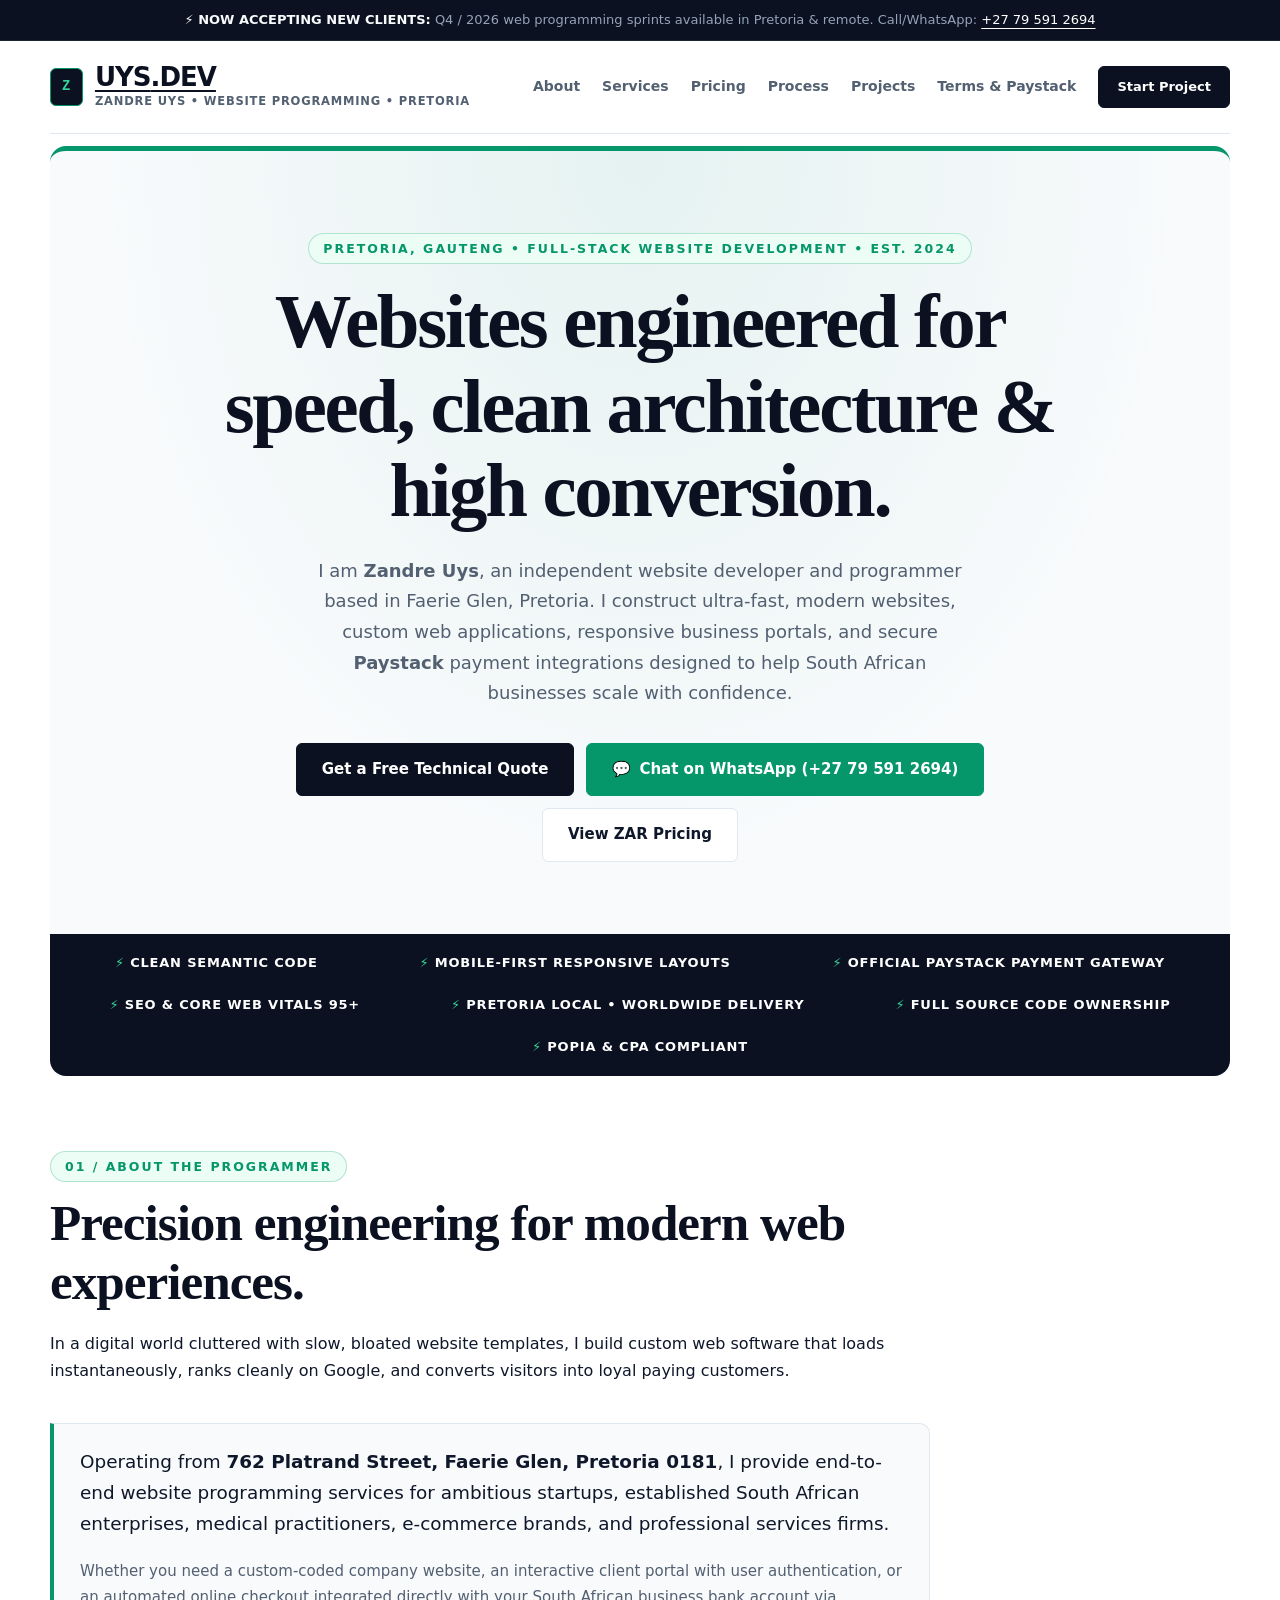
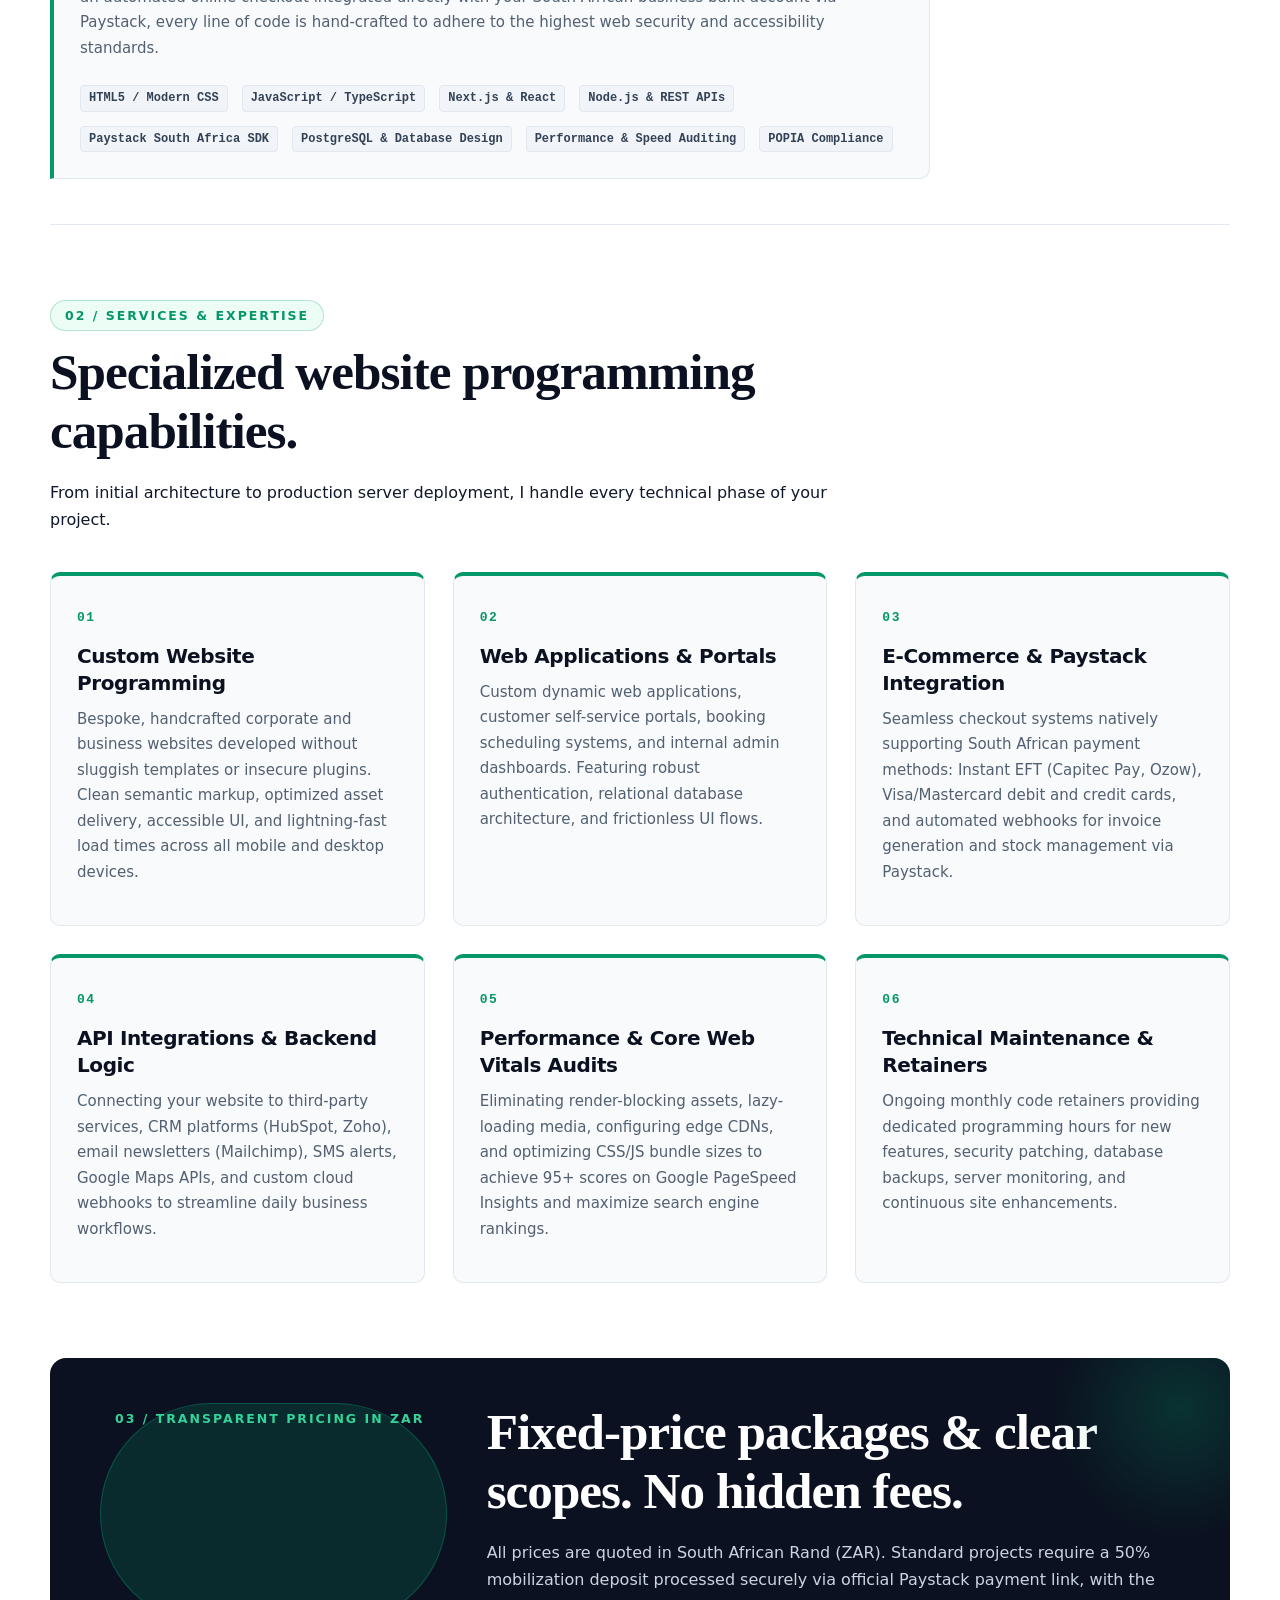
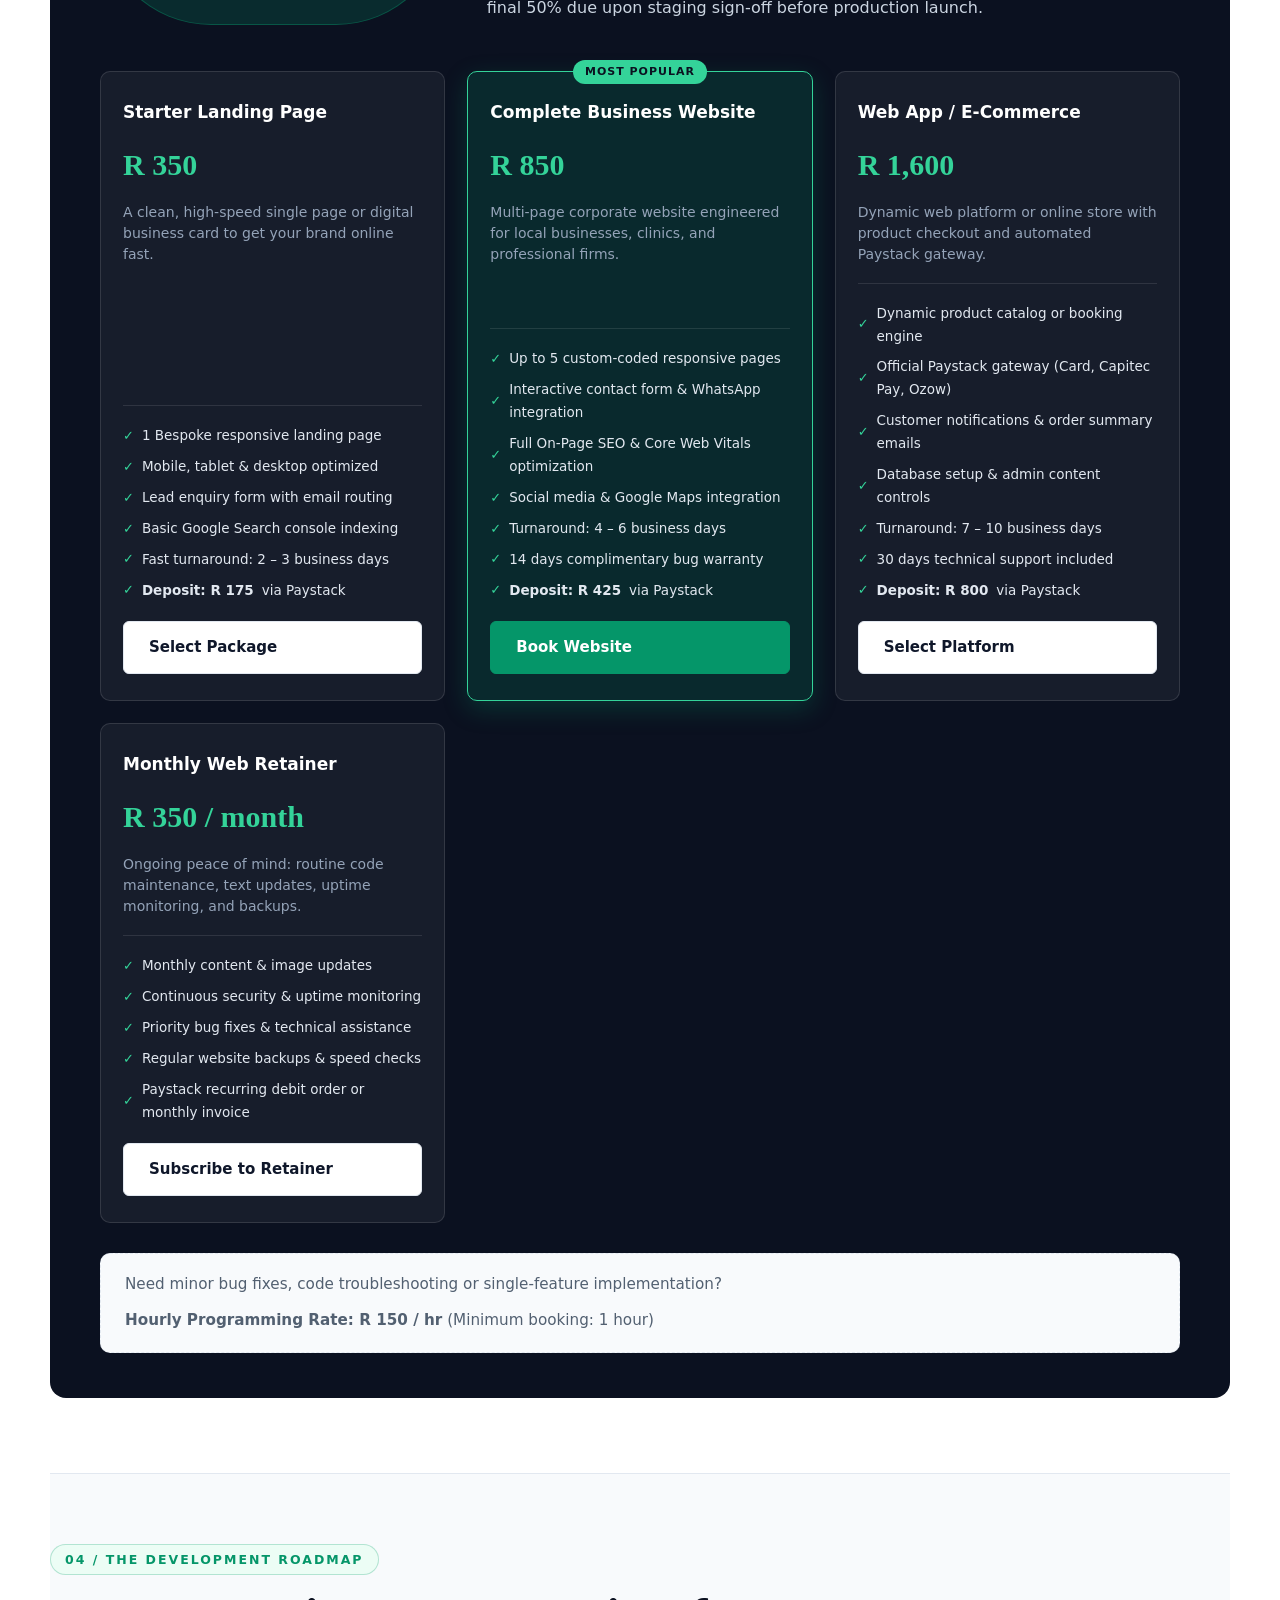
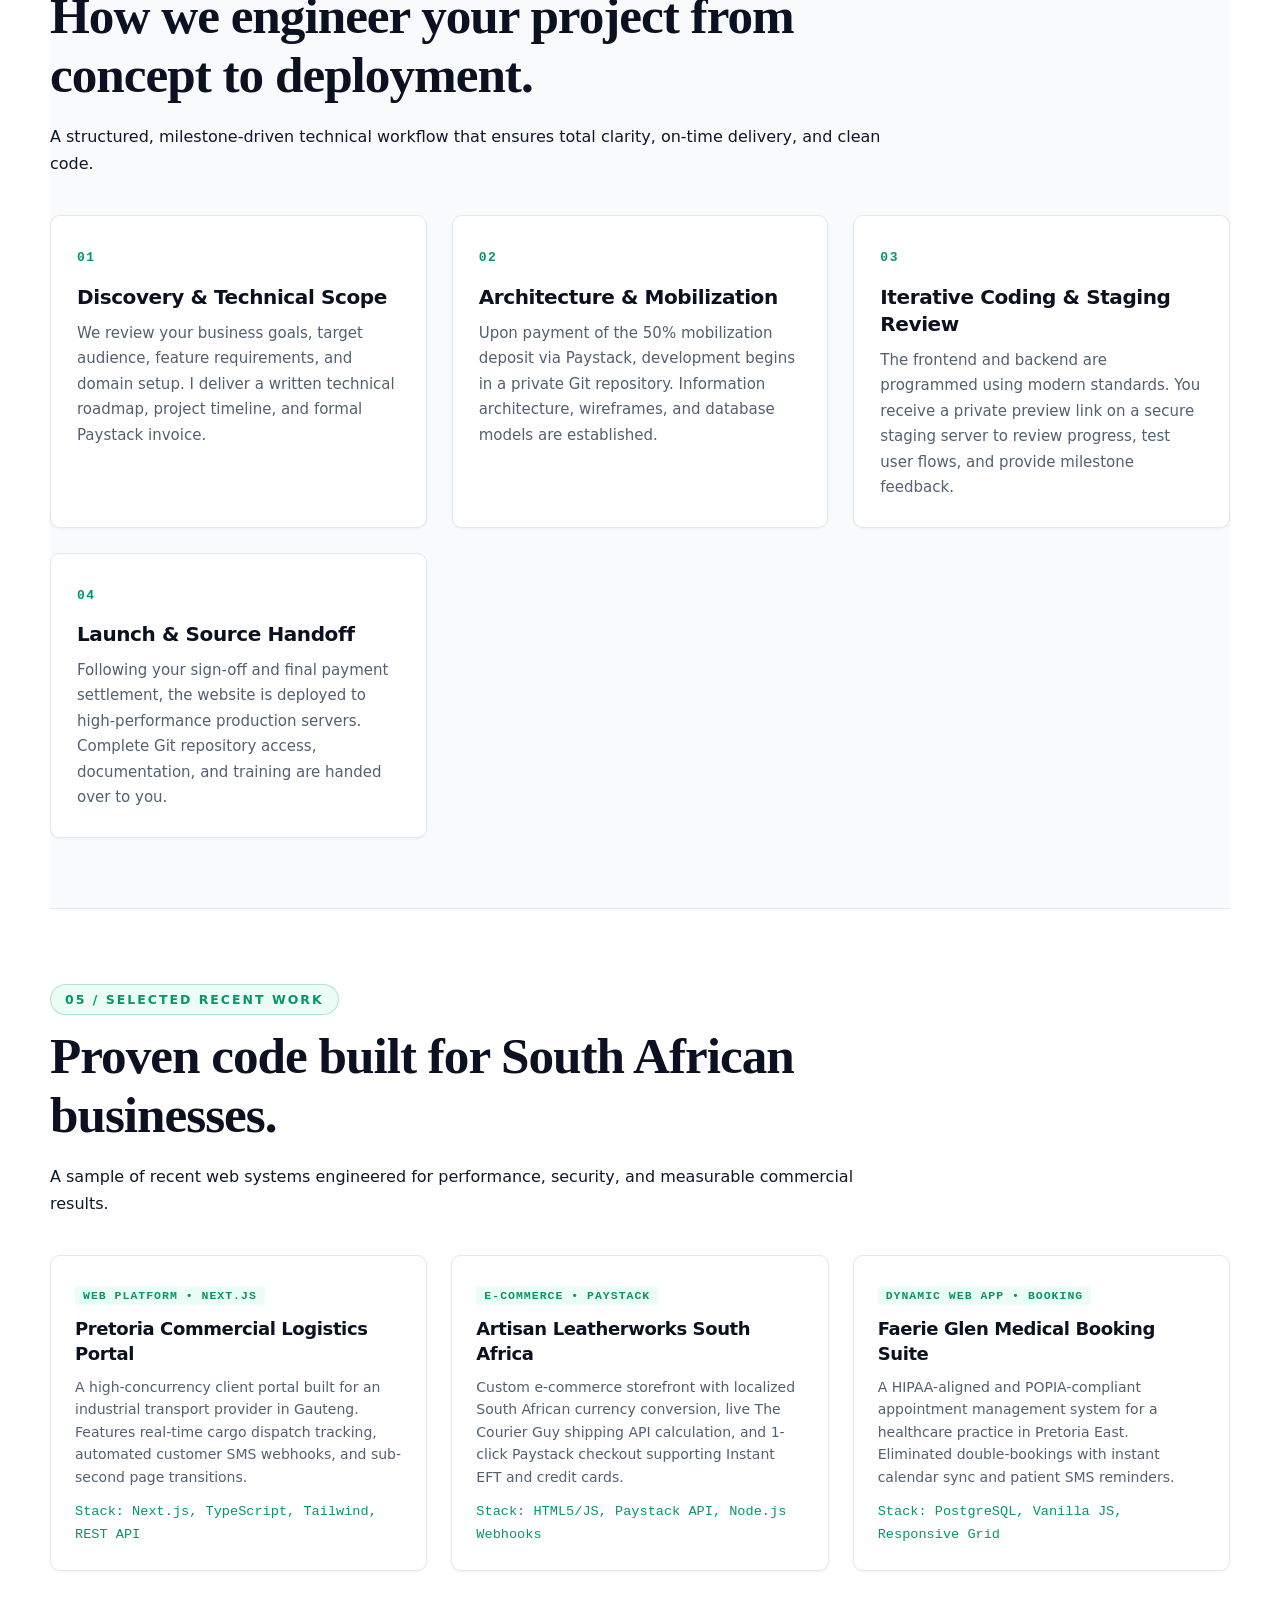
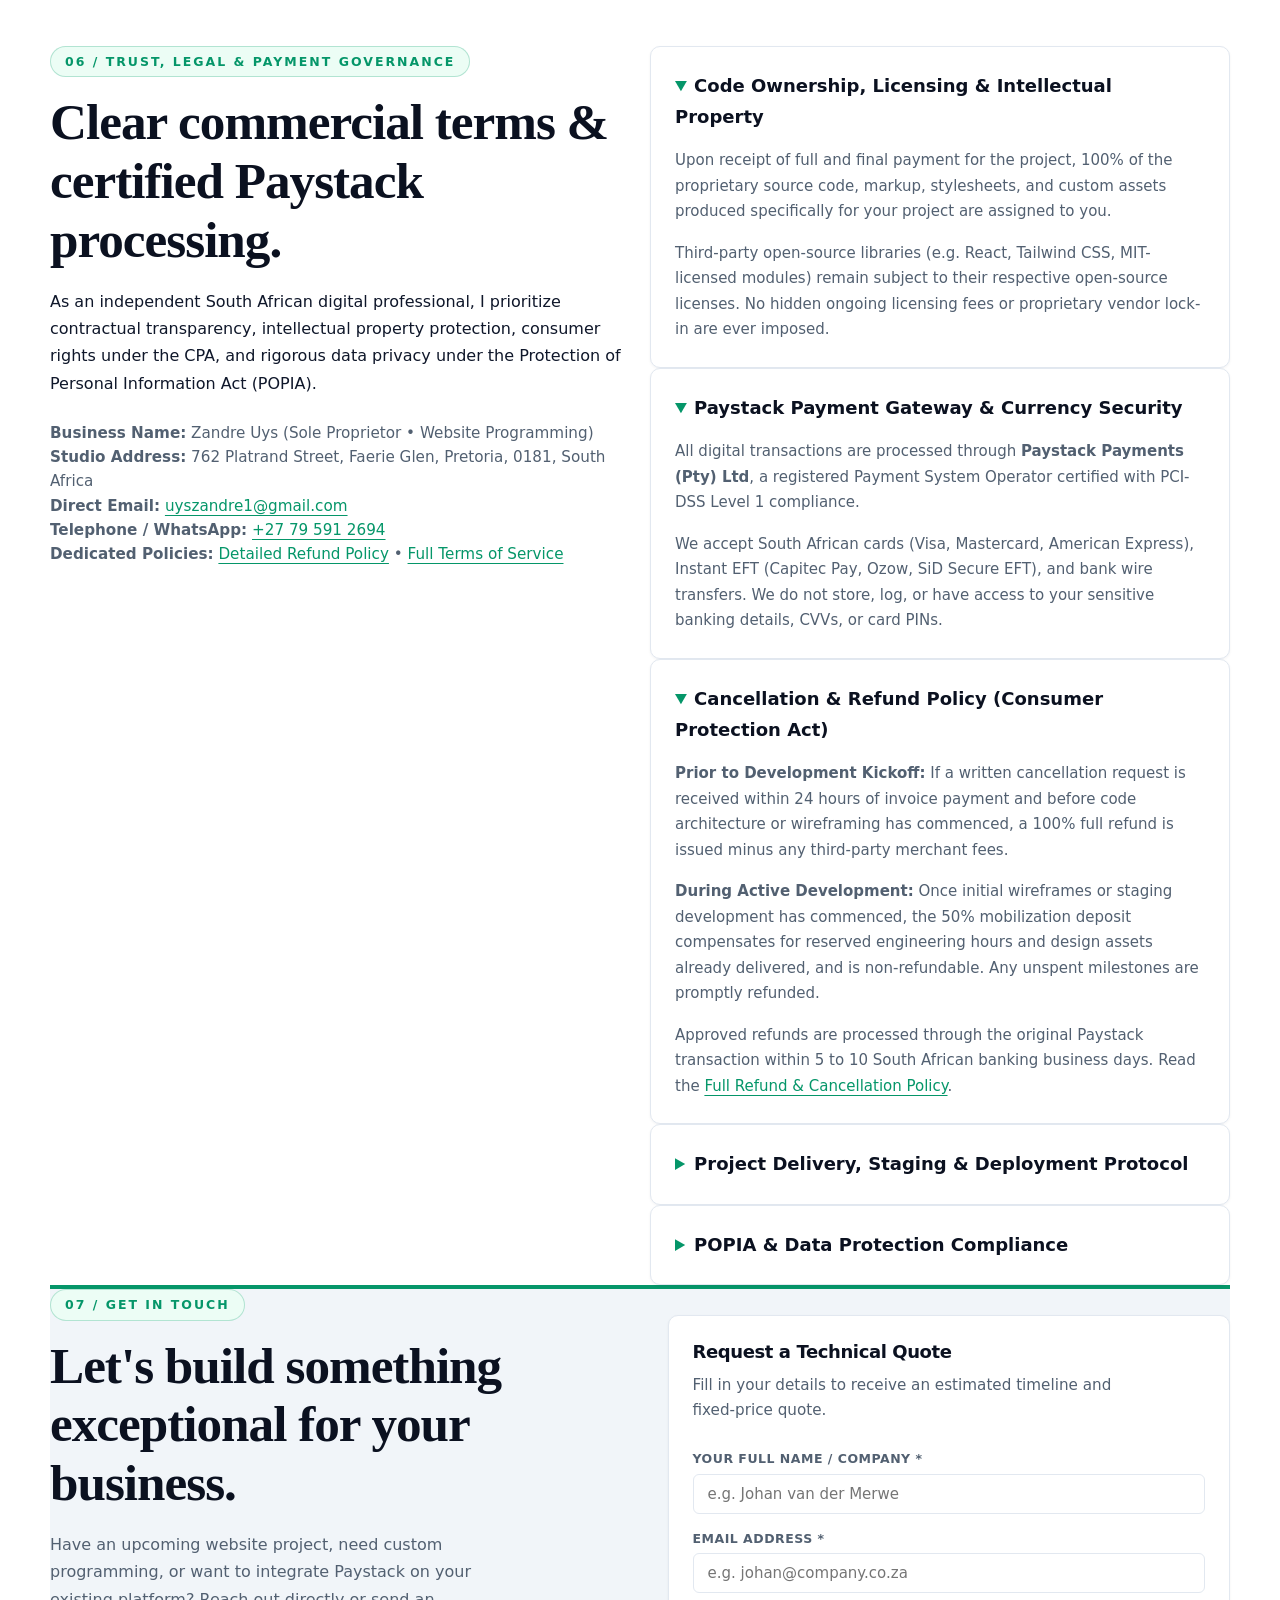
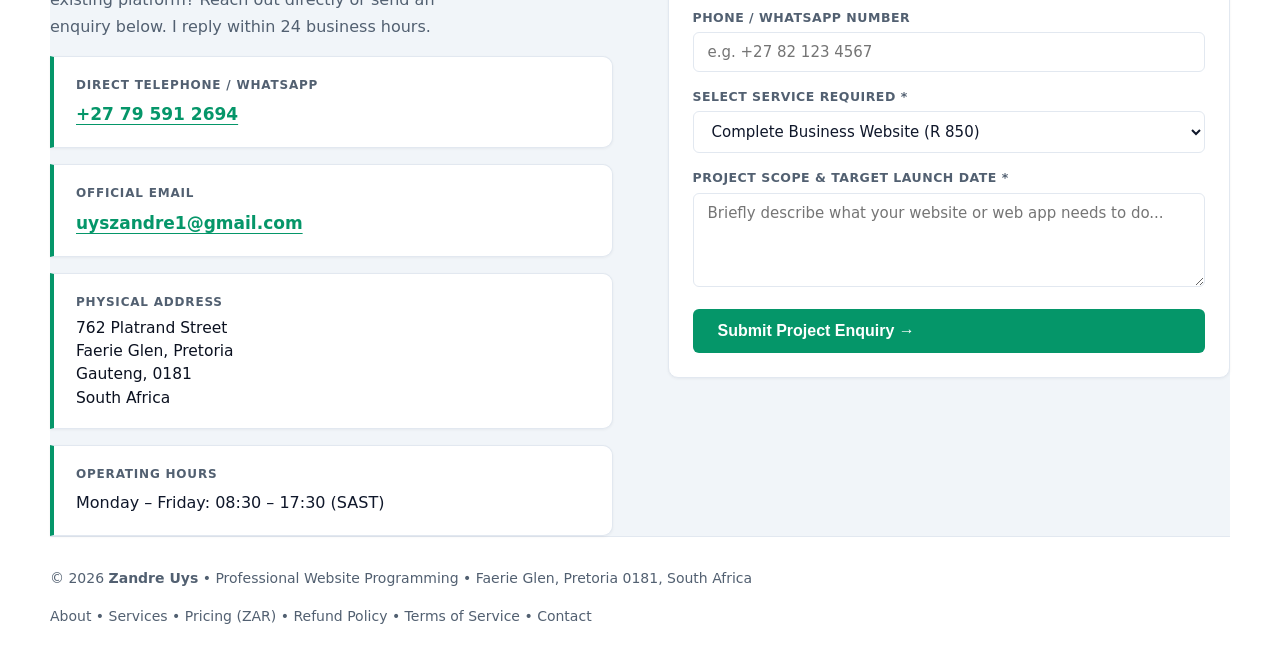
==== commit dd83365f: "Update pricing to affordable accessible tiers (R350 - R1600)" ====
--- a/index.html
+++ b/index.html
@@ -199,17 +199,16 @@
         <div class="pricing-cards-grid">
           <!-- Tier 1 -->
           <div class="pricing-item">
-            <div class="pricing-item-title">Starter Business Website</div>
-            <div class="pricing-item-cost">R 2,400</div>
-            <div class="pricing-item-desc">Ideal for solo professionals, local services, and brand landing pages requiring an impactful web presence.</div>
+            <div class="pricing-item-title">Starter Landing Page</div>
+            <div class="pricing-item-cost">R 350</div>
+            <div class="pricing-item-desc">A clean, high-speed single page or digital business card to get your brand online fast.</div>
             <ul class="pricing-item-list">
-              <li>Up to 4 custom-coded responsive pages</li>
-              <li>Mobile &amp; tablet optimized layout</li>
-              <li>Lead generation contact &amp; enquiry form</li>
-              <li>Basic on-page SEO &amp; Google Indexing</li>
-              <li>SSL Certificate &amp; Domain configuration</li>
-              <li>Code turnaround: 5 &ndash; 7 business days</li>
-              <li><strong>Deposit: R 1,200</strong> via Paystack</li>
+              <li>1 Bespoke responsive landing page</li>
+              <li>Mobile, tablet &amp; desktop optimized</li>
+              <li>Lead enquiry form with email routing</li>
+              <li>Basic Google Search console indexing</li>
+              <li>Fast turnaround: 2 &ndash; 3 business days</li>
+              <li><strong>Deposit: R 175</strong> via Paystack</li>
             </ul>
             <a href="#contact" class="button outline" style="width: 100%; text-align: center; margin-top: 15px;">Select Package</a>
           </div>
@@ -217,50 +216,48 @@
           <!-- Tier 2 (Highlighted) -->
           <div class="pricing-item highlighted">
             <div class="highlight-badge">MOST POPULAR</div>
-            <div class="pricing-item-title">Custom Web Platform / App</div>
-            <div class="pricing-item-cost">R 5,800</div>
-            <div class="pricing-item-desc">Comprehensive website programming with interactive functionality, custom CMS, or client booking engine.</div>
+            <div class="pricing-item-title">Complete Business Website</div>
+            <div class="pricing-item-cost">R 850</div>
+            <div class="pricing-item-desc">Multi-page corporate website engineered for local businesses, clinics, and professional firms.</div>
             <ul class="pricing-item-list">
-              <li>Up to 10 bespoke high-performance pages</li>
-              <li>Interactive UI components (filters, booking, calculator)</li>
-              <li>Full Paystack payment gateway integration</li>
-              <li>Database setup &amp; dynamic content management</li>
-              <li>Advanced Technical SEO &amp; Core Web Vitals optimization</li>
-              <li>Automated email &amp; WhatsApp lead notifications</li>
-              <li>30 days complimentary post-launch bug warranty</li>
-              <li><strong>Deposit: R 2,900</strong> via Paystack</li>
+              <li>Up to 5 custom-coded responsive pages</li>
+              <li>Interactive contact form &amp; WhatsApp integration</li>
+              <li>Full On-Page SEO &amp; Core Web Vitals optimization</li>
+              <li>Social media &amp; Google Maps integration</li>
+              <li>Turnaround: 4 &ndash; 6 business days</li>
+              <li>14 days complimentary bug warranty</li>
+              <li><strong>Deposit: R 425</strong> via Paystack</li>
             </ul>
-            <a href="#contact" class="button primary-accent" style="width: 100%; text-align: center; margin-top: 15px;">Book Project</a>
+            <a href="#contact" class="button primary-accent" style="width: 100%; text-align: center; margin-top: 15px;">Book Website</a>
           </div>
 
           <!-- Tier 3 -->
           <div class="pricing-item">
-            <div class="pricing-item-title">Full E-Commerce Solution</div>
-            <div class="pricing-item-cost">R 8,500</div>
-            <div class="pricing-item-desc">Complete digital storefront engineered for South African consumers with live checkout, inventory, and automated delivery.</div>
+            <div class="pricing-item-title">Web App / E-Commerce</div>
+            <div class="pricing-item-cost">R 1,600</div>
+            <div class="pricing-item-desc">Dynamic web platform or online store with product checkout and automated Paystack gateway.</div>
             <ul class="pricing-item-list">
-              <li>Full store programming &amp; product catalog setup</li>
-              <li>Paystack secure checkout (Cards, Ozow, Capitec Pay)</li>
-              <li>Automated South African courier API calculation</li>
-              <li>Customer accounts &amp; order tracking history</li>
-              <li>Inventory alerts &amp; administrative sales portal</li>
-              <li>POPIA &amp; CPA compliant checkout disclosures</li>
-              <li><strong>Deposit: R 4,250</strong> via Paystack</li>
+              <li>Dynamic product catalog or booking engine</li>
+              <li>Official Paystack gateway (Card, Capitec Pay, Ozow)</li>
+              <li>Customer notifications &amp; order summary emails</li>
+              <li>Database setup &amp; admin content controls</li>
+              <li>Turnaround: 7 &ndash; 10 business days</li>
+              <li>30 days technical support included</li>
+              <li><strong>Deposit: R 800</strong> via Paystack</li>
             </ul>
-            <a href="#contact" class="button outline" style="width: 100%; text-align: center; margin-top: 15px;">Select E-Commerce</a>
+            <a href="#contact" class="button outline" style="width: 100%; text-align: center; margin-top: 15px;">Select Platform</a>
           </div>
 
           <!-- Tier 4 -->
           <div class="pricing-item">
-            <div class="pricing-item-title">Monthly Dev Retainer</div>
-            <div class="pricing-item-cost">R 1,800 <span>/ month</span></div>
-            <div class="pricing-item-desc">Dedicated technical support, code updates, security patching, and on-demand feature programming for growing sites.</div>
+            <div class="pricing-item-title">Monthly Web Retainer</div>
+            <div class="pricing-item-cost">R 350 <span>/ month</span></div>
+            <div class="pricing-item-desc">Ongoing peace of mind: routine code maintenance, text updates, uptime monitoring, and backups.</div>
             <ul class="pricing-item-list">
-              <li>8 hours of dedicated development per month</li>
-              <li>Continuous uptime &amp; error monitoring</li>
-              <li>Priority 24-hour turnaround on bug fixes</li>
-              <li>Weekly database and asset backups</li>
-              <li>Monthly performance &amp; speed health reports</li>
+              <li>Monthly content &amp; image updates</li>
+              <li>Continuous security &amp; uptime monitoring</li>
+              <li>Priority bug fixes &amp; technical assistance</li>
+              <li>Regular website backups &amp; speed checks</li>
               <li>Paystack recurring debit order or monthly invoice</li>
             </ul>
             <a href="#contact" class="button outline" style="width: 100%; text-align: center; margin-top: 15px;">Subscribe to Retainer</a>
@@ -269,7 +266,7 @@
 
         <div style="background: var(--surface); padding: 18px 24px; border-radius: var(--radius); border: 1px dashed var(--border); margin-top: 30px; font-size: 0.95rem; color: var(--text-muted); display: flex; align-items: center; justify-content: space-between; flex-wrap: wrap; gap: 10px;">
           <span>Need minor bug fixes, code troubleshooting or single-feature implementation?</span>
-          <span><strong>Hourly Programming Rate: R 450 / hr</strong> (Minimum booking: 1 hour)</span>
+          <span><strong>Hourly Programming Rate: R 150 / hr</strong> (Minimum booking: 1 hour)</span>
         </div>
       </section>
 
@@ -532,11 +529,11 @@
               <div class="form-field">
                 <label for="service">Select Service Required *</label>
                 <select id="service" name="Requested Service" required>
-                  <option value="Starter Website (R2,400)">Starter Business Website (R 2,400)</option>
-                  <option value="Custom Web App (R5,800)" selected>Custom Web Platform / App (R 5,800)</option>
-                  <option value="E-Commerce & Paystack (R8,500)">Full E-Commerce &amp; Paystack Solution (R 8,500)</option>
-                  <option value="Monthly Dev Retainer (R1,800/mo)">Monthly Dev Retainer (R 1,800 / month)</option>
-                  <option value="Hourly Bug Fixes / Custom Code">Hourly Bug Fixes / Custom Code (R 450 / hr)</option>
+                  <option value="Starter Landing Page (R350)">Starter Landing Page (R 350)</option>
+                  <option value="Complete Business Website (R850)" selected>Complete Business Website (R 850)</option>
+                  <option value="Web App / E-Commerce (R1,600)">Web App / E-Commerce (R 1,600)</option>
+                  <option value="Monthly Web Retainer (R350/mo)">Monthly Maintenance Retainer (R 350 / month)</option>
+                  <option value="Hourly Bug Fixes / Custom Code">Hourly Bug Fixes / Custom Code (R 150 / hr)</option>
                 </select>
               </div>
 
